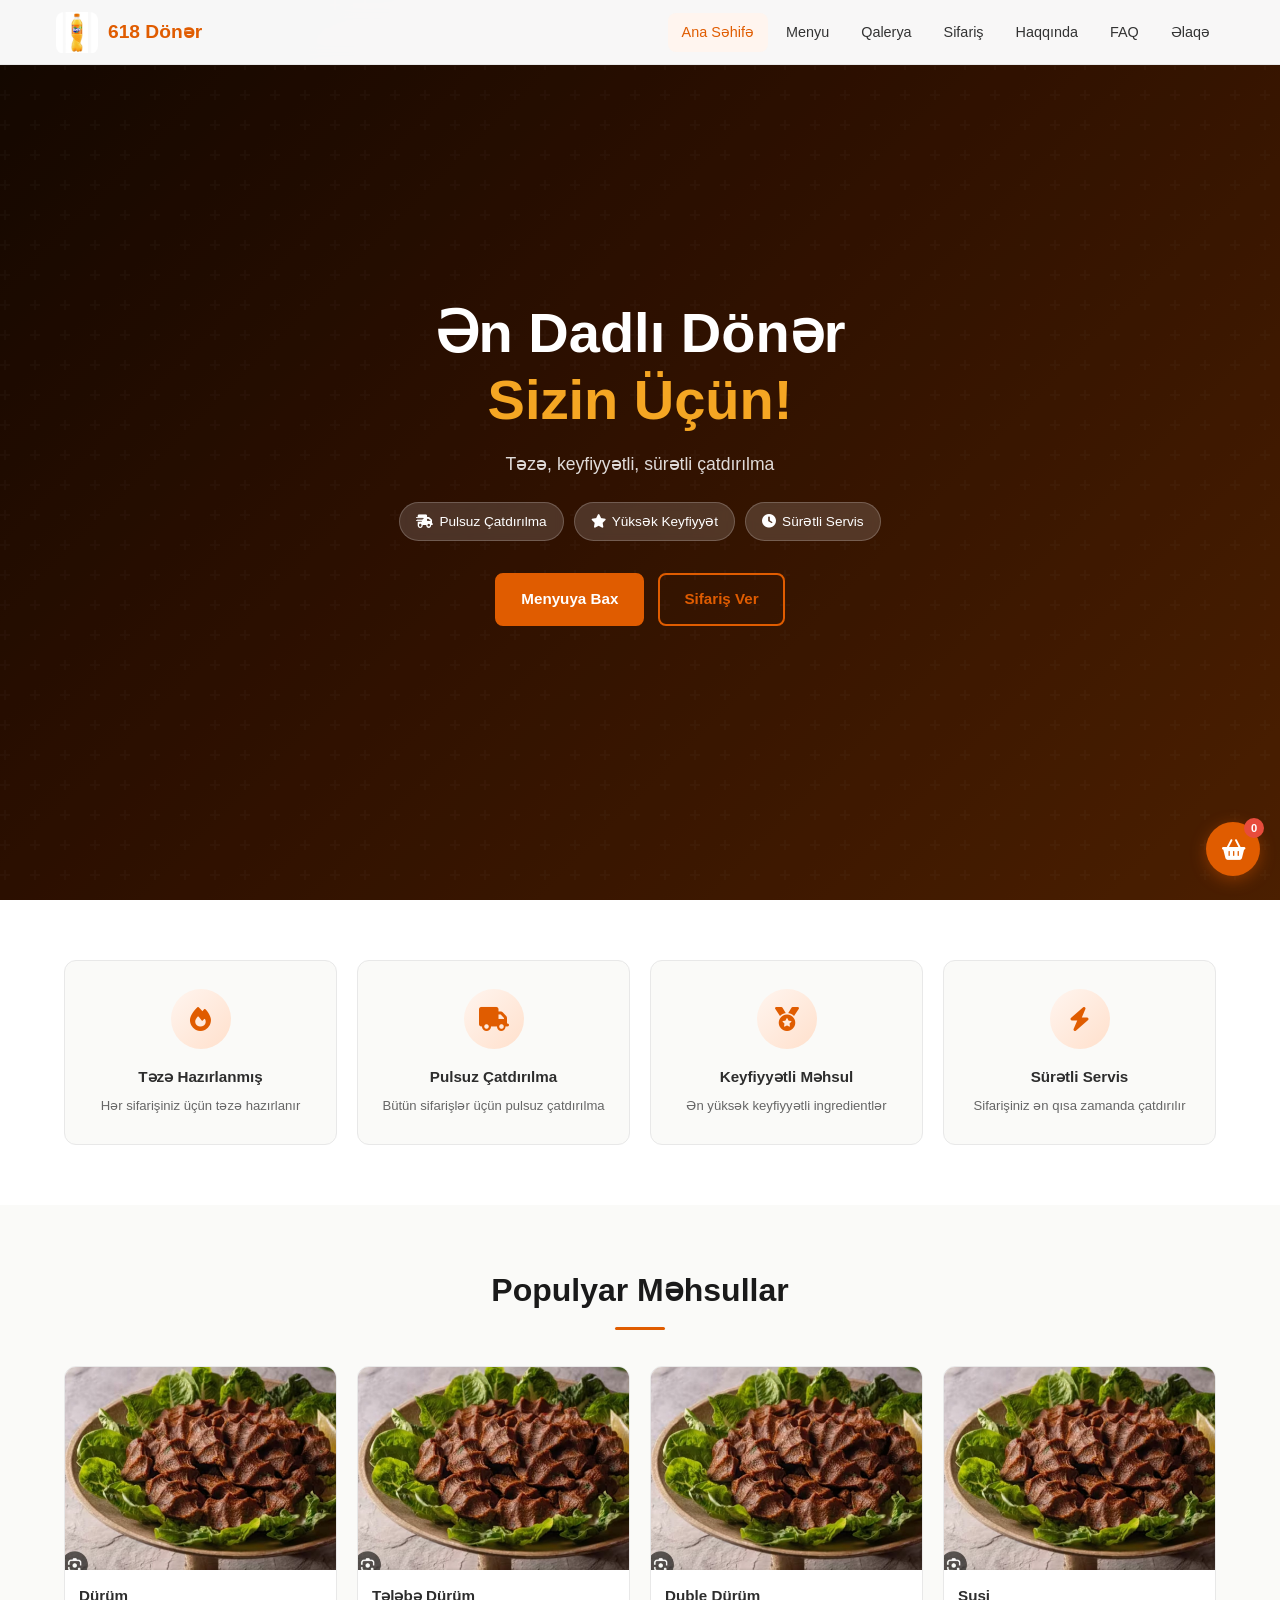
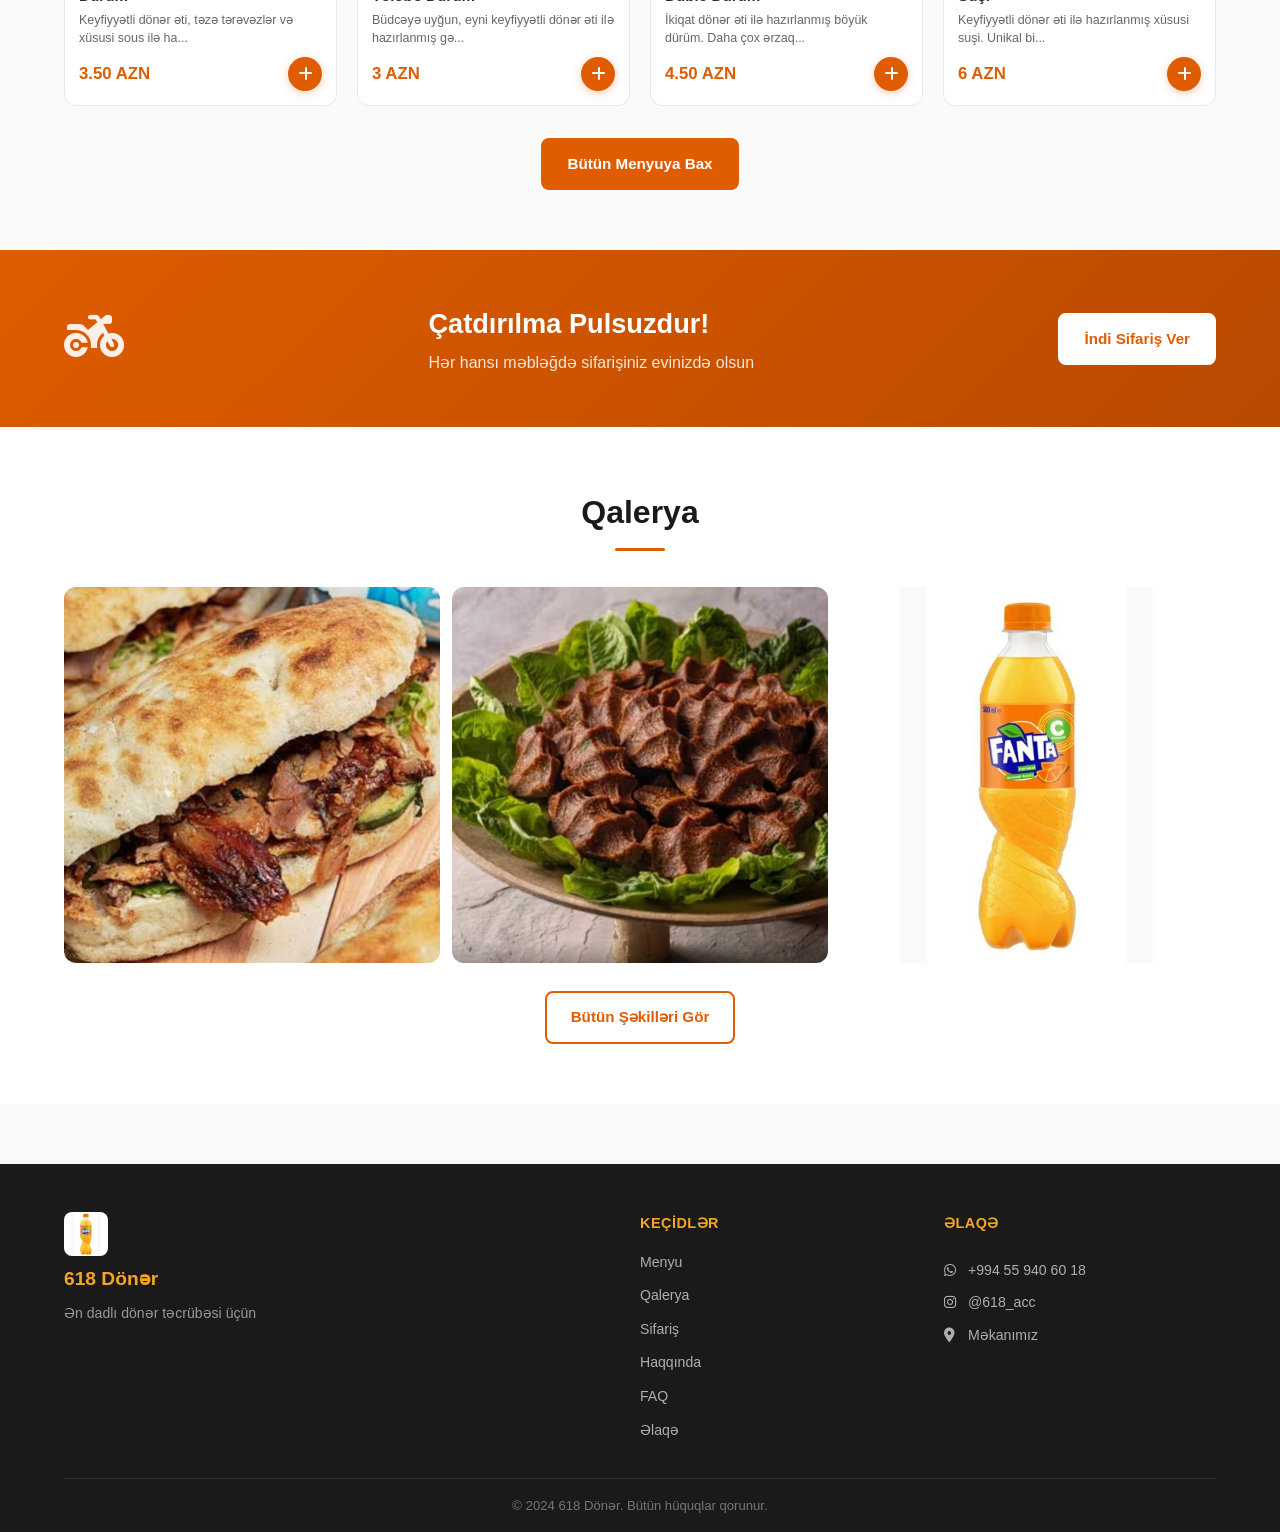
==== index.html @ d9155dba "Initial commit: 618 Doner full static website" ====
<!DOCTYPE html>
<html lang="az">
<head>
  <meta charset="UTF-8" />
  <meta name="viewport" content="width=device-width, initial-scale=1.0" />
  <title>618 Dönər | Ana Səhifə</title>
  <link rel="stylesheet" href="css/style.css" />
  <link rel="stylesheet" href="https://cdnjs.cloudflare.com/ajax/libs/font-awesome/6.5.0/css/all.min.css" />
</head>
<body>

<!-- NAVBAR -->
<nav class="navbar" id="navbar">
  <div class="nav-container">
    <a href="index.html" class="nav-logo">
      <img src="assets/logo.png" alt="618 Dönər Logo" class="logo-img" />
      <span class="logo-text">618 Dönər</span>
    </a>
    <button class="nav-toggle" id="navToggle" aria-label="Menyu aç">
      <span></span><span></span><span></span>
    </button>
    <ul class="nav-links" id="navLinks">
      <li><a href="index.html" class="active">Ana Səhifə</a></li>
      <li><a href="menu.html">Menyu</a></li>
      <li><a href="gallery.html">Qalerya</a></li>
      <li><a href="order.html">Sifariş</a></li>
      <li><a href="about.html">Haqqında</a></li>
      <li><a href="faq.html">FAQ</a></li>
      <li><a href="contact.html">Əlaqə</a></li>
    </ul>
  </div>
</nav>

<!-- CART FLOATING BUTTON -->
<button class="cart-fab" id="cartFab" onclick="window.location.href='order.html'">
  <i class="fas fa-shopping-basket"></i>
  <span class="cart-badge" id="cartBadge">0</span>
</button>

<!-- HERO -->
<section class="hero">
  <div class="hero-overlay"></div>
  <div class="hero-content">
    <h1 class="hero-title">Ən Dadlı Dönər <br/><span>Sizin Üçün!</span></h1>
    <p class="hero-sub">Təzə, keyfiyyətli, sürətli çatdırılma</p>
    <div class="hero-badges">
      <span class="badge"><i class="fas fa-shipping-fast"></i> Pulsuz Çatdırılma</span>
      <span class="badge"><i class="fas fa-star"></i> Yüksək Keyfiyyət</span>
      <span class="badge"><i class="fas fa-clock"></i> Sürətli Servis</span>
    </div>
    <div class="hero-btns">
      <a href="menu.html" class="btn-primary">Menyuya Bax</a>
      <a href="order.html" class="btn-outline">Sifariş Ver</a>
    </div>
  </div>
</section>

<!-- QUICK FEATURES -->
<section class="features-section">
  <div class="container">
    <div class="features-grid">
      <div class="feature-card">
        <div class="feature-icon"><i class="fas fa-fire"></i></div>
        <h3>Təzə Hazırlanmış</h3>
        <p>Hər sifarişiniz üçün təzə hazırlanır</p>
      </div>
      <div class="feature-card">
        <div class="feature-icon"><i class="fas fa-truck"></i></div>
        <h3>Pulsuz Çatdırılma</h3>
        <p>Bütün sifarişlər üçün pulsuz çatdırılma</p>
      </div>
      <div class="feature-card">
        <div class="feature-icon"><i class="fas fa-medal"></i></div>
        <h3>Keyfiyyətli Məhsul</h3>
        <p>Ən yüksək keyfiyyətli ingredientlər</p>
      </div>
      <div class="feature-card">
        <div class="feature-icon"><i class="fas fa-bolt"></i></div>
        <h3>Sürətli Servis</h3>
        <p>Sifarişiniz ən qısa zamanda çatdırılır</p>
      </div>
    </div>
  </div>
</section>

<!-- POPULAR ITEMS PREVIEW -->
<section class="popular-section">
  <div class="container">
    <h2 class="section-title">Populyar Məhsullar</h2>
    <div class="popular-grid" id="popularGrid"></div>
    <div class="center-btn">
      <a href="menu.html" class="btn-primary">Bütün Menyuya Bax</a>
    </div>
  </div>
</section>

<!-- FREE DELIVERY BANNER -->
<section class="delivery-banner">
  <div class="container">
    <div class="delivery-inner">
      <div class="delivery-icon"><i class="fas fa-motorcycle"></i></div>
      <div class="delivery-text">
        <h2>Çatdırılma Pulsuzdur!</h2>
        <p>Hər hansı məbləğdə sifarişiniz evinizdə olsun</p>
      </div>
      <a href="order.html" class="btn-primary">İndi Sifariş Ver</a>
    </div>
  </div>
</section>

<!-- GALLERY PREVIEW -->
<section class="gallery-preview-section">
  <div class="container">
    <h2 class="section-title">Qalerya</h2>
    <div class="gallery-preview-grid">
      <div class="gp-item" onclick="window.location.href='gallery.html'">
        <img src="assets/food1.jpg" alt="Dönər" loading="lazy" />
        <div class="gp-overlay"><i class="fas fa-expand"></i></div>
      </div>
      <div class="gp-item" onclick="window.location.href='gallery.html'">
        <img src="assets/susi.jpg" alt="Keyfiyyətli ət" loading="lazy" />
        <div class="gp-overlay"><i class="fas fa-expand"></i></div>
      </div>
      <div class="gp-item" onclick="window.location.href='gallery.html'">
        <img src="assets/fanta.jpg" alt="Fanta" loading="lazy" />
        <div class="gp-overlay"><i class="fas fa-expand"></i></div>
      </div>
    </div>
    <div class="center-btn">
      <a href="gallery.html" class="btn-outline">Bütün Şəkilləri Gör</a>
    </div>
  </div>
</section>

<footer class="footer">
  <div class="container">
    <div class="footer-grid">
      <div class="footer-brand">
        <img src="assets/logo.png" alt="Logo" class="footer-logo" />
        <span>618 Dönər</span>
        <p>Ən dadlı dönər təcrübəsi üçün</p>
      </div>
      <div class="footer-links">
        <h4>Keçidlər</h4>
        <ul>
          <li><a href="menu.html">Menyu</a></li>
          <li><a href="gallery.html">Qalerya</a></li>
          <li><a href="order.html">Sifariş</a></li>
          <li><a href="about.html">Haqqında</a></li>
          <li><a href="faq.html">FAQ</a></li>
          <li><a href="contact.html">Əlaqə</a></li>
        </ul>
      </div>
      <div class="footer-contact">
        <h4>Əlaqə</h4>
        <a href="https://wa.me/994559406018" target="_blank"><i class="fab fa-whatsapp"></i> +994 55 940 60 18</a>
        <a href="https://www.instagram.com/618_acc?igsh=eGZ6NDBqbnltbzJv" target="_blank"><i class="fab fa-instagram"></i> @618_acc</a>
        <a href="https://maps.app.goo.gl/seymCjLMXh1QxUP86" target="_blank"><i class="fas fa-map-marker-alt"></i> Məkanımız</a>
      </div>
    </div>
    <div class="footer-bottom">
      <p>&copy; 2024 618 Dönər. Bütün hüquqlar qorunur.</p>
    </div>
  </div>
</footer>

<script src="js/data.js"></script>
<script src="js/cart.js"></script>
<script src="js/main.js"></script>
</body>
</html>
---- css/style.css ----
/* ============================================
   618 DONER - MAIN STYLESHEET
   Clean, Mobile-First, Optimized
   ============================================ */

/* ---- RESET & BASE ---- */
*, *::before, *::after { box-sizing: border-box; margin: 0; padding: 0; }
html { scroll-behavior: smooth; font-size: 16px; }
body {
  font-family: 'Segoe UI', Tahoma, Geneva, Verdana, sans-serif;
  background: #fafaf8;
  color: #2d2d2d;
  line-height: 1.6;
  overflow-x: hidden;
}
img { max-width: 100%; height: auto; display: block; }
a { text-decoration: none; color: inherit; }
ul { list-style: none; }
button { cursor: pointer; border: none; outline: none; background: none; }

/* ---- VARIABLES ---- */
:root {
  --primary: #e05c00;
  --primary-dark: #b84a00;
  --primary-light: #ff7a1f;
  --secondary: #f5a623;
  --dark: #1a1a1a;
  --text: #333;
  --text-light: #666;
  --bg: #fafaf8;
  --bg-card: #ffffff;
  --border: #e8e8e8;
  --green: #27ae60;
  --whatsapp: #25d366;
  --shadow: 0 2px 12px rgba(0,0,0,0.08);
  --shadow-hover: 0 6px 24px rgba(0,0,0,0.14);
  --radius: 12px;
  --radius-sm: 8px;
  --nav-h: 65px;
}

/* ---- CONTAINER ---- */
.container { max-width: 1200px; margin: 0 auto; padding: 0 16px; }
@media(min-width:768px){ .container { padding: 0 24px; } }

/* ============================================
   NAVBAR
   ============================================ */
.navbar {
  position: fixed; top: 0; left: 0; width: 100%; z-index: 1000;
  background: rgba(255,255,255,0.97);
  backdrop-filter: blur(10px);
  border-bottom: 1px solid var(--border);
  height: var(--nav-h);
  transition: box-shadow .3s;
}
.navbar.scrolled { box-shadow: 0 2px 20px rgba(0,0,0,0.1); }
.nav-container {
  max-width: 1200px; margin: 0 auto;
  display: flex; align-items: center; justify-content: space-between;
  height: var(--nav-h); padding: 0 16px;
}
.nav-logo {
  display: flex; align-items: center; gap: 10px;
  font-weight: 700; font-size: 1.2rem; color: var(--primary);
}
.logo-img { width: 42px; height: 42px; object-fit: contain; border-radius: 8px; }
.logo-text { display: none; }
@media(min-width:480px){ .logo-text { display: block; } }

.nav-toggle {
  display: flex; flex-direction: column; gap: 5px;
  padding: 6px; border-radius: 6px;
}
.nav-toggle span {
  display: block; width: 24px; height: 2px;
  background: var(--text); border-radius: 2px;
  transition: all .3s;
}
.nav-toggle.open span:nth-child(1) { transform: rotate(45deg) translate(5px,5px); }
.nav-toggle.open span:nth-child(2) { opacity: 0; }
.nav-toggle.open span:nth-child(3) { transform: rotate(-45deg) translate(5px,-5px); }

.nav-links {
  display: none;
  position: fixed; top: var(--nav-h); left: 0; width: 100%;
  background: #fff;
  padding: 12px 0;
  border-bottom: 2px solid var(--primary);
  flex-direction: column;
  box-shadow: 0 4px 20px rgba(0,0,0,0.12);
}
.nav-links.open { display: flex; }
.nav-links li a {
  display: block; padding: 12px 24px;
  font-size: 1rem; font-weight: 500; color: var(--text);
  transition: all .2s;
}
.nav-links li a:hover, .nav-links li a.active {
  color: var(--primary); background: #fff5ef;
}

@media(min-width:900px){
  .nav-toggle { display: none; }
  .nav-links {
    display: flex; position: static;
    flex-direction: row; border: none;
    padding: 0; box-shadow: none; width: auto; background: transparent;
    gap: 4px;
  }
  .nav-links li a {
    padding: 8px 14px; border-radius: 8px; font-size: 0.9rem;
  }
  .nav-links li a:hover, .nav-links li a.active {
    background: #fff5ef;
  }
}

/* ============================================
   CART FAB
   ============================================ */
.cart-fab {
  position: fixed; bottom: 24px; right: 20px; z-index: 900;
  width: 54px; height: 54px; border-radius: 50%;
  background: var(--primary); color: #fff;
  font-size: 1.3rem;
  display: flex; align-items: center; justify-content: center;
  box-shadow: 0 4px 16px rgba(224,92,0,0.4);
  transition: transform .2s, box-shadow .2s;
}
.cart-fab:hover { transform: scale(1.1); box-shadow: 0 6px 24px rgba(224,92,0,0.5); }
.cart-badge {
  position: absolute; top: -4px; right: -4px;
  background: #e74c3c; color: #fff;
  font-size: 0.7rem; font-weight: 700;
  width: 20px; height: 20px; border-radius: 50%;
  display: flex; align-items: center; justify-content: center;
  min-width: 20px;
}

/* ============================================
   BUTTONS
   ============================================ */
.btn-primary {
  display: inline-flex; align-items: center; gap: 8px;
  background: var(--primary); color: #fff;
  padding: 12px 24px; border-radius: var(--radius-sm);
  font-size: 0.95rem; font-weight: 600;
  transition: all .25s;
  border: 2px solid var(--primary);
}
.btn-primary:hover { background: var(--primary-dark); border-color: var(--primary-dark); transform: translateY(-1px); }

.btn-outline {
  display: inline-flex; align-items: center; gap: 8px;
  background: transparent; color: var(--primary);
  padding: 12px 24px; border-radius: var(--radius-sm);
  font-size: 0.95rem; font-weight: 600;
  border: 2px solid var(--primary);
  transition: all .25s;
}
.btn-outline:hover { background: var(--primary); color: #fff; transform: translateY(-1px); }

.btn-whatsapp {
  display: inline-flex; align-items: center; gap: 8px;
  background: var(--whatsapp); color: #fff;
  padding: 14px 28px; border-radius: var(--radius-sm);
  font-size: 1rem; font-weight: 600;
  transition: all .25s;
}
.btn-whatsapp:hover { background: #1da851; transform: translateY(-1px); }

/* ============================================
   HERO
   ============================================ */
.hero {
  min-height: 100vh;
  background: linear-gradient(135deg, #1a0a00 0%, #3d1500 40%, #6b2c00 100%);
  display: flex; align-items: center; justify-content: center;
  padding: calc(var(--nav-h) + 20px) 16px 60px;
  position: relative; overflow: hidden;
}
.hero::before {
  content: '';
  position: absolute; inset: 0;
  background: url("data:image/svg+xml,%3Csvg width='60' height='60' viewBox='0 0 60 60' xmlns='http://www.w3.org/2000/svg'%3E%3Cg fill='none' fill-rule='evenodd'%3E%3Cg fill='%23ffffff' fill-opacity='0.03'%3E%3Cpath d='M36 34v-4h-2v4h-4v2h4v4h2v-4h4v-2h-4zm0-30V0h-2v4h-4v2h4v4h2V6h4V4h-4zM6 34v-4H4v4H0v2h4v4h2v-4h4v-2H6zM6 4V0H4v4H0v2h4v4h2V6h4V4H6z'/%3E%3C/g%3E%3C/g%3E%3C/svg%3E");
}
.hero-overlay { position: absolute; inset: 0; background: rgba(0,0,0,0.3); }
.hero-content {
  position: relative; z-index: 1;
  text-align: center; max-width: 700px;
}
.hero-title {
  font-size: clamp(2rem, 6vw, 3.5rem);
  color: #fff; font-weight: 800; line-height: 1.2; margin-bottom: 16px;
}
.hero-title span { color: var(--secondary); }
.hero-sub { color: rgba(255,255,255,0.85); font-size: 1.1rem; margin-bottom: 24px; }
.hero-badges {
  display: flex; flex-wrap: wrap; gap: 10px;
  justify-content: center; margin-bottom: 32px;
}
.badge {
  background: rgba(255,255,255,0.15);
  color: #fff; padding: 8px 16px; border-radius: 20px;
  font-size: 0.85rem; font-weight: 500;
  backdrop-filter: blur(4px);
  display: flex; align-items: center; gap: 6px;
  border: 1px solid rgba(255,255,255,0.2);
}
.hero-btns { display: flex; gap: 14px; flex-wrap: wrap; justify-content: center; }

/* ============================================
   SECTION TITLE
   ============================================ */
.section-title {
  text-align: center; font-size: clamp(1.5rem, 4vw, 2rem);
  font-weight: 700; color: var(--dark); margin-bottom: 36px;
  position: relative;
}
.section-title::after {
  content: '';
  display: block; width: 50px; height: 3px;
  background: var(--primary); border-radius: 2px;
  margin: 10px auto 0;
}

/* ============================================
   FEATURES SECTION
   ============================================ */
.features-section { padding: 60px 0; background: #fff; }
.features-grid {
  display: grid; gap: 20px;
  grid-template-columns: repeat(2, 1fr);
}
@media(min-width:768px){ .features-grid { grid-template-columns: repeat(4, 1fr); } }
.feature-card {
  text-align: center; padding: 28px 16px;
  border-radius: var(--radius); background: var(--bg);
  border: 1px solid var(--border);
  transition: transform .25s, box-shadow .25s;
}
.feature-card:hover { transform: translateY(-4px); box-shadow: var(--shadow-hover); }
.feature-icon {
  width: 60px; height: 60px; border-radius: 50%;
  background: linear-gradient(135deg, #fff5ef, #ffe0cc);
  display: flex; align-items: center; justify-content: center;
  margin: 0 auto 16px;
  font-size: 1.5rem; color: var(--primary);
}
.feature-card h3 { font-size: 0.95rem; font-weight: 700; margin-bottom: 6px; }
.feature-card p { font-size: 0.82rem; color: var(--text-light); }

/* ============================================
   POPULAR SECTION
   ============================================ */
.popular-section { padding: 60px 0; }
.popular-grid {
  display: grid; gap: 20px;
  grid-template-columns: repeat(2, 1fr);
  margin-bottom: 32px;
}
@media(min-width:600px){ .popular-grid { grid-template-columns: repeat(3, 1fr); } }
@media(min-width:900px){ .popular-grid { grid-template-columns: repeat(4, 1fr); } }
.center-btn { text-align: center; margin-top: 28px; }

/* ============================================
   PRODUCT CARD (shared)
   ============================================ */
.product-card {
  background: #fff; border-radius: var(--radius);
  border: 1px solid var(--border);
  overflow: hidden;
  transition: transform .25s, box-shadow .25s;
  cursor: pointer;
  position: relative;
}
.product-card:hover { transform: translateY(-4px); box-shadow: var(--shadow-hover); }
.product-card-img {
  width: 100%; aspect-ratio: 4/3; object-fit: cover;
  transition: transform .4s;
}
.product-card:hover .product-card-img { transform: scale(1.05); }
.product-card-body { padding: 14px; }
.product-card-name { font-weight: 700; font-size: 0.95rem; margin-bottom: 4px; }
.product-card-desc { font-size: 0.78rem; color: var(--text-light); margin-bottom: 10px; line-height: 1.4; }
.product-card-footer {
  display: flex; align-items: center; justify-content: space-between; gap: 8px;
}
.product-price {
  font-size: 1.05rem; font-weight: 800; color: var(--primary);
  white-space: nowrap;
}
.add-to-cart-btn {
  width: 34px; height: 34px; border-radius: 50%;
  background: var(--primary); color: #fff;
  font-size: 1rem; font-weight: 700;
  display: flex; align-items: center; justify-content: center;
  transition: all .2s; flex-shrink: 0;
  box-shadow: 0 2px 8px rgba(224,92,0,0.3);
}
.add-to-cart-btn:hover { background: var(--primary-dark); transform: scale(1.15); }

/* ============================================
   DELIVERY BANNER
   ============================================ */
.delivery-banner {
  background: linear-gradient(135deg, var(--primary) 0%, var(--primary-dark) 100%);
  padding: 50px 0;
}
.delivery-inner {
  display: flex; flex-direction: column; align-items: center;
  gap: 20px; text-align: center;
}
@media(min-width:768px){
  .delivery-inner { flex-direction: row; justify-content: space-between; text-align: left; }
}
.delivery-icon { font-size: 3rem; color: rgba(255,255,255,0.9); }
.delivery-text h2 { font-size: 1.7rem; font-weight: 800; color: #fff; }
.delivery-text p { color: rgba(255,255,255,0.85); margin-top: 4px; }
.delivery-banner .btn-primary {
  background: #fff; color: var(--primary);
  border-color: #fff; flex-shrink: 0;
}
.delivery-banner .btn-primary:hover { background: #fff5ef; }

/* ============================================
   GALLERY PREVIEW (home)
   ============================================ */
.gallery-preview-section { padding: 60px 0; background: #fff; }
.gallery-preview-grid {
  display: grid; gap: 12px;
  grid-template-columns: repeat(3, 1fr);
  margin-bottom: 28px;
}
.gp-item {
  position: relative; aspect-ratio: 1; overflow: hidden;
  border-radius: var(--radius); cursor: pointer;
}
.gp-item img { width: 100%; height: 100%; object-fit: cover; transition: transform .4s; }
.gp-item:hover img { transform: scale(1.08); }
.gp-overlay {
  position: absolute; inset: 0;
  background: rgba(0,0,0,0.3);
  display: flex; align-items: center; justify-content: center;
  color: #fff; font-size: 1.5rem;
  opacity: 0; transition: opacity .3s;
}
.gp-item:hover .gp-overlay { opacity: 1; }

/* ============================================
   PAGE HEADER
   ============================================ */
.page-header {
  padding: calc(var(--nav-h) + 40px) 16px 40px;
  background: linear-gradient(135deg, #1a0a00 0%, #3d1500 100%);
  text-align: center;
}
.page-header h1 { color: #fff; font-size: clamp(1.8rem, 5vw, 2.8rem); font-weight: 800; margin-bottom: 8px; }
.page-header p { color: rgba(255,255,255,0.75); font-size: 1rem; }

/* ============================================
   MENU PAGE
   ============================================ */
.menu-section { padding: 48px 0 60px; }
.category-tabs {
  display: flex; flex-wrap: wrap; gap: 10px; margin-bottom: 36px; justify-content: center;
}
.cat-tab {
  padding: 10px 22px; border-radius: 25px;
  font-size: 0.9rem; font-weight: 600;
  border: 2px solid var(--border);
  color: var(--text-light); background: #fff;
  transition: all .25s;
  display: flex; align-items: center; gap: 8px;
}
.cat-tab:hover { border-color: var(--primary); color: var(--primary); }
.cat-tab.active { background: var(--primary); color: #fff; border-color: var(--primary); }

.menu-grid {
  display: grid; gap: 20px;
  grid-template-columns: repeat(2, 1fr);
}
@media(min-width:600px){ .menu-grid { grid-template-columns: repeat(3, 1fr); } }
@media(min-width:900px){ .menu-grid { grid-template-columns: repeat(4, 1fr); } }

/* ---- PRODUCT MODAL ---- */
.modal-overlay {
  position: fixed; inset: 0; z-index: 2000;
  background: rgba(0,0,0,0.7); backdrop-filter: blur(4px);
  display: none; align-items: center; justify-content: center;
  padding: 16px;
}
.modal-overlay.open { display: flex; }
.modal-box {
  background: #fff; border-radius: var(--radius);
  max-width: 440px; width: 100%;
  position: relative; overflow: hidden;
  animation: modalIn .25s ease;
}
@keyframes modalIn { from { transform: scale(0.9); opacity: 0; } to { transform: scale(1); opacity: 1; } }
.modal-close {
  position: absolute; top: 12px; right: 12px; z-index: 1;
  width: 32px; height: 32px; border-radius: 50%;
  background: rgba(0,0,0,0.5); color: #fff;
  display: flex; align-items: center; justify-content: center; font-size: 0.9rem;
  transition: background .2s;
}
.modal-close:hover { background: rgba(0,0,0,0.8); }
.modal-img-wrap { width: 100%; aspect-ratio: 16/9; overflow: hidden; }
.modal-img-wrap img { width: 100%; height: 100%; object-fit: cover; }
.modal-body { padding: 20px; }
.modal-body h2 { font-size: 1.2rem; font-weight: 700; margin-bottom: 8px; }
.modal-body p { color: var(--text-light); font-size: 0.9rem; margin-bottom: 16px; line-height: 1.5; }
.modal-price-row { display: flex; align-items: center; justify-content: space-between; gap: 12px; flex-wrap: wrap; }
.modal-price { font-size: 1.4rem; font-weight: 800; color: var(--primary); }
.modal-add-btn { flex: 1; justify-content: center; }

/* ============================================
   GALLERY PAGE
   ============================================ */
.gallery-section { padding: 48px 0 60px; }
.gallery-grid {
  display: grid; gap: 12px;
  grid-template-columns: repeat(2, 1fr);
}
@media(min-width:600px){ .gallery-grid { grid-template-columns: repeat(3, 1fr); } }
@media(min-width:900px){ .gallery-grid { grid-template-columns: repeat(4, 1fr); } }
.gallery-item {
  position: relative; aspect-ratio: 1; overflow: hidden;
  border-radius: var(--radius); cursor: pointer;
  border: 2px solid transparent; transition: border-color .25s;
}
.gallery-item:hover { border-color: var(--primary); }
.gallery-item img { width: 100%; height: 100%; object-fit: cover; transition: transform .4s; }
.gallery-item:hover img { transform: scale(1.08); }
.gallery-item-overlay {
  position: absolute; inset: 0;
  background: rgba(0,0,0,0.35);
  display: flex; align-items: center; justify-content: center;
  color: #fff; font-size: 1.5rem;
  opacity: 0; transition: opacity .3s;
}
.gallery-item:hover .gallery-item-overlay { opacity: 1; }

/* LIGHTBOX */
.lightbox {
  position: fixed; inset: 0; z-index: 3000;
  background: rgba(0,0,0,0.95);
  display: none; align-items: center; justify-content: center;
}
.lightbox.open { display: flex; }
.lb-img-wrap { max-width: 90vw; max-height: 85vh; }
.lb-img-wrap img { max-width: 100%; max-height: 85vh; object-fit: contain; border-radius: 8px; }
.lb-close, .lb-prev, .lb-next {
  position: fixed; z-index: 3001;
  color: #fff; font-size: 1.2rem;
  width: 44px; height: 44px; border-radius: 50%;
  background: rgba(255,255,255,0.15); display: flex; align-items: center; justify-content: center;
  transition: background .2s;
}
.lb-close:hover, .lb-prev:hover, .lb-next:hover { background: rgba(255,255,255,0.3); }
.lb-close { top: 16px; right: 16px; }
.lb-prev { left: 12px; top: 50%; transform: translateY(-50%); }
.lb-next { right: 12px; top: 50%; transform: translateY(-50%); }
.lb-counter {
  position: fixed; bottom: 20px; left: 50%; transform: translateX(-50%);
  color: #fff; font-size: 0.9rem; background: rgba(0,0,0,0.5);
  padding: 4px 14px; border-radius: 20px;
}

/* ============================================
   ORDER PAGE
   ============================================ */
.order-section { padding: 48px 0 60px; }
.order-layout {
  display: grid; gap: 24px; grid-template-columns: 1fr;
}
@media(min-width:900px){ .order-layout { grid-template-columns: 1fr 1fr; } }
.order-card {
  background: #fff; border-radius: var(--radius);
  border: 1px solid var(--border); padding: 24px;
  box-shadow: var(--shadow);
}
.order-card-title {
  font-size: 1.1rem; font-weight: 700; margin-bottom: 20px;
  display: flex; align-items: center; gap: 10px; color: var(--dark);
  padding-bottom: 14px; border-bottom: 1px solid var(--border);
}
.order-card-title i { color: var(--primary); }

/* EMPTY CART */
.empty-cart {
  text-align: center; padding: 40px 20px;
  color: var(--text-light);
}
.empty-cart i { font-size: 3rem; color: #ddd; margin-bottom: 12px; }
.empty-cart p { margin-bottom: 16px; }

/* CART ITEMS */
.cart-item {
  display: flex; align-items: center; gap: 12px;
  padding: 12px 0; border-bottom: 1px solid var(--border);
}
.cart-item-img { width: 50px; height: 50px; object-fit: cover; border-radius: 8px; flex-shrink: 0; }
.cart-item-info { flex: 1; min-width: 0; }
.cart-item-name { font-weight: 600; font-size: 0.9rem; white-space: nowrap; overflow: hidden; text-overflow: ellipsis; }
.cart-item-price { color: var(--primary); font-weight: 700; font-size: 0.9rem; }
.cart-item-controls { display: flex; align-items: center; gap: 8px; flex-shrink: 0; }
.qty-btn {
  width: 28px; height: 28px; border-radius: 6px;
  background: var(--bg); border: 1px solid var(--border);
  font-size: 1rem; font-weight: 700; color: var(--text);
  display: flex; align-items: center; justify-content: center;
  transition: all .2s;
}
.qty-btn:hover { background: var(--primary); color: #fff; border-color: var(--primary); }
.qty-num { font-weight: 700; min-width: 20px; text-align: center; font-size: 0.9rem; }
.cart-item-delete {
  width: 28px; height: 28px; border-radius: 6px;
  background: #fff0f0; color: #e74c3c;
  border: 1px solid #ffd0d0;
  display: flex; align-items: center; justify-content: center;
  font-size: 0.85rem; transition: all .2s;
}
.cart-item-delete:hover { background: #e74c3c; color: #fff; }
.cart-total-row { padding-top: 14px; }
.cart-total-line { display: flex; justify-content: space-between; padding: 6px 0; font-size: 0.95rem; }
.cart-total-line.total-big { font-size: 1.1rem; font-weight: 800; color: var(--dark); border-top: 1px solid var(--border); margin-top: 8px; padding-top: 12px; }
.text-green { color: var(--green); font-weight: 600; }

/* FORM */
.order-form { display: flex; flex-direction: column; gap: 16px; }
.form-group { display: flex; flex-direction: column; gap: 6px; }
.form-group label { font-size: 0.88rem; font-weight: 600; color: var(--text); display: flex; align-items: center; gap: 6px; }
.form-group label i { color: var(--primary); }
.form-group input, .form-group textarea {
  padding: 12px 14px; border: 1.5px solid var(--border);
  border-radius: var(--radius-sm); font-size: 0.95rem;
  font-family: inherit; width: 100%;
  transition: border-color .2s;
  background: #fafaf8;
}
.form-group input:focus, .form-group textarea:focus {
  outline: none; border-color: var(--primary); background: #fff;
}
.form-group input.error, .form-group textarea.error { border-color: #e74c3c; }
.field-error { color: #e74c3c; font-size: 0.8rem; }
.location-row { display: flex; gap: 10px; }
.location-row input { flex: 1; }
.btn-loc {
  padding: 12px 14px; border-radius: var(--radius-sm);
  background: var(--primary); color: #fff;
  font-size: 0.85rem; font-weight: 600;
  display: flex; align-items: center; gap: 6px;
  white-space: nowrap; flex-shrink: 0;
  transition: background .2s;
}
.btn-loc:hover { background: var(--primary-dark); }
.loc-status { font-size: 0.82rem; color: var(--text-light); }
.loc-status.success { color: var(--green); }
.loc-status.error { color: #e74c3c; }

/* Order Summary in form */
.order-items-summary {
  background: #fff9f5; border: 1px solid #ffd0b0;
  border-radius: var(--radius-sm); padding: 14px;
}
.order-items-summary h3 { font-size: 0.88rem; font-weight: 700; margin-bottom: 10px; color: var(--primary); }
.order-summary-item {
  display: flex; justify-content: space-between;
  font-size: 0.88rem; padding: 4px 0; border-bottom: 1px solid #ffe8d0;
}
.order-summary-item:last-child { border-bottom: none; }
.order-total-line { margin-top: 10px; padding-top: 8px; border-top: 1px solid #ffd0b0; font-size: 0.95rem; text-align: right; }
.order-empty-msg { background: #f8f9fa; border-radius: var(--radius-sm); padding: 12px; text-align: center; font-size: 0.88rem; color: var(--text-light); }
.order-empty-msg a { color: var(--primary); font-weight: 600; }
.order-submit-btn { width: 100%; justify-content: center; padding: 14px; font-size: 1rem; background: var(--whatsapp); border-color: var(--whatsapp); }
.order-submit-btn:hover { background: #1da851; border-color: #1da851; }

/* ============================================
   ABOUT PAGE
   ============================================ */
.about-section { padding: 60px 0; }
.about-grid { display: grid; gap: 40px; grid-template-columns: 1fr; }
@media(min-width:768px){ .about-grid { grid-template-columns: 1fr 1fr; align-items: center; } }
.about-img { border-radius: var(--radius); box-shadow: var(--shadow-hover); width: 100%; aspect-ratio: 4/3; object-fit: cover; }
.about-text-col h2 { font-size: 1.6rem; font-weight: 700; margin-bottom: 16px; }
.about-text-col p { color: var(--text-light); line-height: 1.7; margin-bottom: 14px; }
.about-stats { display: flex; gap: 20px; margin-top: 24px; flex-wrap: wrap; }
.stat-item { text-align: center; }
.stat-num { display: block; font-size: 1.8rem; font-weight: 800; color: var(--primary); }
.stat-label { font-size: 0.8rem; color: var(--text-light); }

/* HOURS */
.hours-section { padding: 60px 0; background: #fff; }
.hours-card { max-width: 560px; margin: 0 auto; background: var(--bg); border-radius: var(--radius); border: 1px solid var(--border); overflow: hidden; box-shadow: var(--shadow); }
.hours-grid { padding: 8px 0; }
.hours-row { display: flex; justify-content: space-between; align-items: center; padding: 14px 24px; border-bottom: 1px solid var(--border); }
.hours-row:last-child { border-bottom: none; }
.day-label { font-size: 0.9rem; color: var(--text); display: flex; align-items: center; gap: 8px; }
.day-label i { color: var(--primary); width: 16px; }
.hours-val { font-weight: 700; font-size: 0.9rem; }
.hours-val.open { color: var(--green); }
.hours-val.closed { color: #e74c3c; }
.hours-note { padding: 14px 24px; background: #fff9f5; border-top: 2px solid var(--primary); display: flex; align-items: center; gap: 8px; font-size: 0.88rem; }
.hours-note i { color: var(--primary); flex-shrink: 0; }

/* VALUES */
.values-section { padding: 60px 0; }
.values-grid { display: grid; gap: 20px; grid-template-columns: repeat(2, 1fr); }
@media(min-width:768px){ .values-grid { grid-template-columns: repeat(4, 1fr); } }
.value-card { text-align: center; padding: 28px 16px; background: #fff; border-radius: var(--radius); border: 1px solid var(--border); transition: transform .25s, box-shadow .25s; }
.value-card:hover { transform: translateY(-4px); box-shadow: var(--shadow-hover); }
.value-icon { width: 60px; height: 60px; border-radius: 50%; background: linear-gradient(135deg, #fff5ef, #ffe0cc); display: flex; align-items: center; justify-content: center; margin: 0 auto 14px; font-size: 1.4rem; color: var(--primary); }
.value-card h3 { font-size: 0.95rem; font-weight: 700; margin-bottom: 6px; }
.value-card p { font-size: 0.82rem; color: var(--text-light); }

/* ============================================
   FAQ PAGE
   ============================================ */
.faq-section { padding: 48px 0 60px; }
.faq-list { max-width: 720px; margin: 0 auto 40px; display: flex; flex-direction: column; gap: 10px; }
.faq-item { background: #fff; border-radius: var(--radius); border: 1px solid var(--border); overflow: hidden; }
.faq-q {
  width: 100%; display: flex; align-items: center; justify-content: space-between;
  padding: 18px 20px; font-size: 0.95rem; font-weight: 600; color: var(--text);
  text-align: left; transition: all .2s;
  gap: 12px;
}
.faq-q:hover { color: var(--primary); background: #fff9f5; }
.faq-q.open { color: var(--primary); background: #fff9f5; }
.faq-q i { flex-shrink: 0; font-size: 0.85rem; transition: transform .3s; color: var(--text-light); }
.faq-q.open i { transform: rotate(180deg); color: var(--primary); }
.faq-a { display: none; padding: 0 20px 18px; }
.faq-a.open { display: block; }
.faq-a p { color: var(--text-light); font-size: 0.9rem; line-height: 1.6; }
.faq-contact-box { max-width: 400px; margin: 0 auto; text-align: center; background: #fff; border-radius: var(--radius); border: 1px solid var(--border); padding: 32px 24px; box-shadow: var(--shadow); }
.faq-contact-box h3 { font-size: 1.2rem; font-weight: 700; margin-bottom: 8px; }
.faq-contact-box p { color: var(--text-light); margin-bottom: 20px; }

/* ============================================
   CONTACT PAGE
   ============================================ */
.contact-section { padding: 48px 0 60px; }
.contact-grid { display: grid; gap: 20px; grid-template-columns: 1fr; margin-bottom: 48px; }
@media(min-width:600px){ .contact-grid { grid-template-columns: repeat(3, 1fr); } }
.contact-card { background: #fff; border-radius: var(--radius); border: 1px solid var(--border); padding: 32px 20px; text-align: center; box-shadow: var(--shadow); transition: transform .25s, box-shadow .25s; }
.contact-card:hover { transform: translateY(-4px); box-shadow: var(--shadow-hover); }
.contact-icon { width: 70px; height: 70px; border-radius: 50%; display: flex; align-items: center; justify-content: center; margin: 0 auto 16px; font-size: 1.8rem; }
.whatsapp-icon { background: #e8fdf0; color: var(--whatsapp); }
.instagram-icon { background: #fef0f8; color: #e1306c; }
.location-icon { background: #fff0e8; color: var(--primary); }
.contact-card h3 { font-size: 1.1rem; font-weight: 700; margin-bottom: 8px; }
.contact-card p { color: var(--text-light); font-size: 0.88rem; margin-bottom: 16px; }
.contact-link { display: inline-flex; align-items: center; gap: 8px; padding: 12px 20px; border-radius: var(--radius-sm); font-weight: 600; font-size: 0.95rem; transition: all .25s; margin-bottom: 8px; }
.whatsapp-link { background: var(--whatsapp); color: #fff; }
.whatsapp-link:hover { background: #1da851; }
.instagram-link { background: linear-gradient(135deg, #f09433, #e6683c, #dc2743, #cc2366, #bc1888); color: #fff; }
.instagram-link:hover { opacity: 0.9; }
.location-link { background: var(--primary); color: #fff; }
.location-link:hover { background: var(--primary-dark); }
.contact-card small { display: block; color: var(--text-light); font-size: 0.78rem; }
.map-section { }
.map-wrap { border-radius: var(--radius); overflow: hidden; box-shadow: var(--shadow); }
.map-placeholder {
  display: block; background: linear-gradient(135deg, #1a0a00, #3d1500);
  border-radius: var(--radius); padding: 60px 20px; text-align: center;
  transition: opacity .2s;
}
.map-placeholder:hover { opacity: 0.9; }
.map-placeholder-inner i { font-size: 3.5rem; color: var(--secondary); margin-bottom: 16px; }
.map-placeholder-inner p { font-size: 1.2rem; font-weight: 700; color: #fff; margin-bottom: 6px; }
.map-placeholder-inner small { color: rgba(255,255,255,0.65); }

/* ============================================
   FOOTER
   ============================================ */
.footer { background: #1a1a1a; color: #fff; padding: 48px 0 0; margin-top: 60px; }
.footer-grid { display: grid; gap: 32px; grid-template-columns: 1fr; margin-bottom: 36px; }
@media(min-width:600px){ .footer-grid { grid-template-columns: 1fr 1fr; } }
@media(min-width:900px){ .footer-grid { grid-template-columns: 2fr 1fr 1fr; } }
.footer-brand { display: flex; flex-direction: column; gap: 8px; }
.footer-logo { width: 44px; height: 44px; object-fit: contain; border-radius: 8px; }
.footer-brand span { font-size: 1.2rem; font-weight: 700; color: var(--secondary); }
.footer-brand p { color: rgba(255,255,255,0.55); font-size: 0.88rem; }
.footer-links h4, .footer-contact h4 { font-size: 0.9rem; font-weight: 700; margin-bottom: 14px; color: var(--secondary); text-transform: uppercase; letter-spacing: 0.5px; }
.footer-links ul { display: flex; flex-direction: column; gap: 8px; }
.footer-links ul li a { color: rgba(255,255,255,0.65); font-size: 0.88rem; transition: color .2s; }
.footer-links ul li a:hover { color: #fff; }
.footer-contact { display: flex; flex-direction: column; gap: 10px; }
.footer-contact a { color: rgba(255,255,255,0.65); font-size: 0.88rem; display: flex; align-items: center; gap: 8px; transition: color .2s; }
.footer-contact a:hover { color: #fff; }
.footer-contact i { width: 16px; }
.footer-bottom { border-top: 1px solid rgba(255,255,255,0.1); padding: 16px 0; text-align: center; }
.footer-bottom p { color: rgba(255,255,255,0.4); font-size: 0.82rem; }

/* ============================================
   TOAST NOTIFICATIONS
   ============================================ */
.toast-container { position: fixed; bottom: 90px; right: 20px; z-index: 1500; display: flex; flex-direction: column; gap: 8px; }
.toast {
  background: #2d2d2d; color: #fff; padding: 12px 18px;
  border-radius: var(--radius-sm); font-size: 0.88rem; font-weight: 500;
  display: flex; align-items: center; gap: 10px;
  box-shadow: 0 4px 16px rgba(0,0,0,0.2);
  animation: toastIn .3s ease;
  max-width: 280px;
}
.toast.success { background: var(--green); }
.toast.warning { background: var(--secondary); color: #1a1a1a; }
.toast.error { background: #e74c3c; }
@keyframes toastIn { from { transform: translateX(100%); opacity: 0; } to { transform: translateX(0); opacity: 1; } }
@keyframes toastOut { to { transform: translateX(110%); opacity: 0; } }

/* ============================================
   UTILITIES
   ============================================ */
.hidden { display: none !important; }
.text-center { text-align: center; }
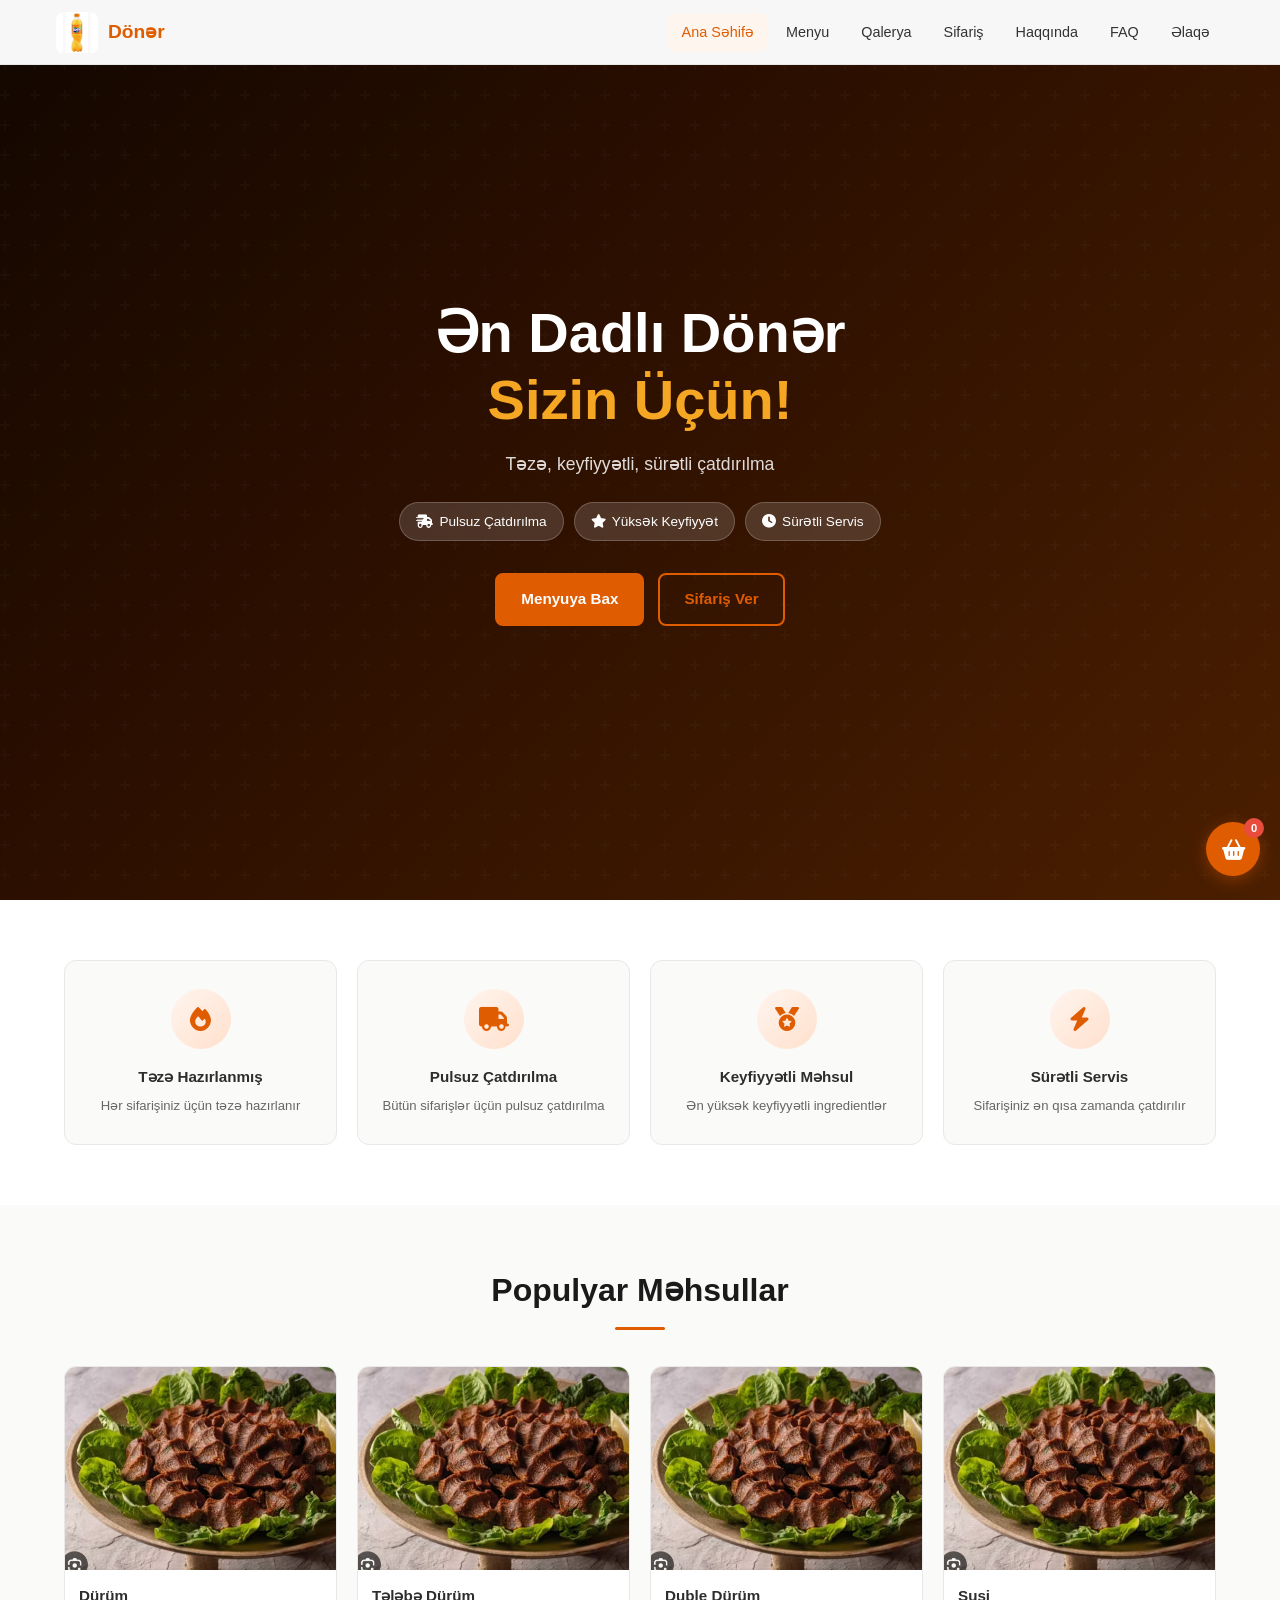
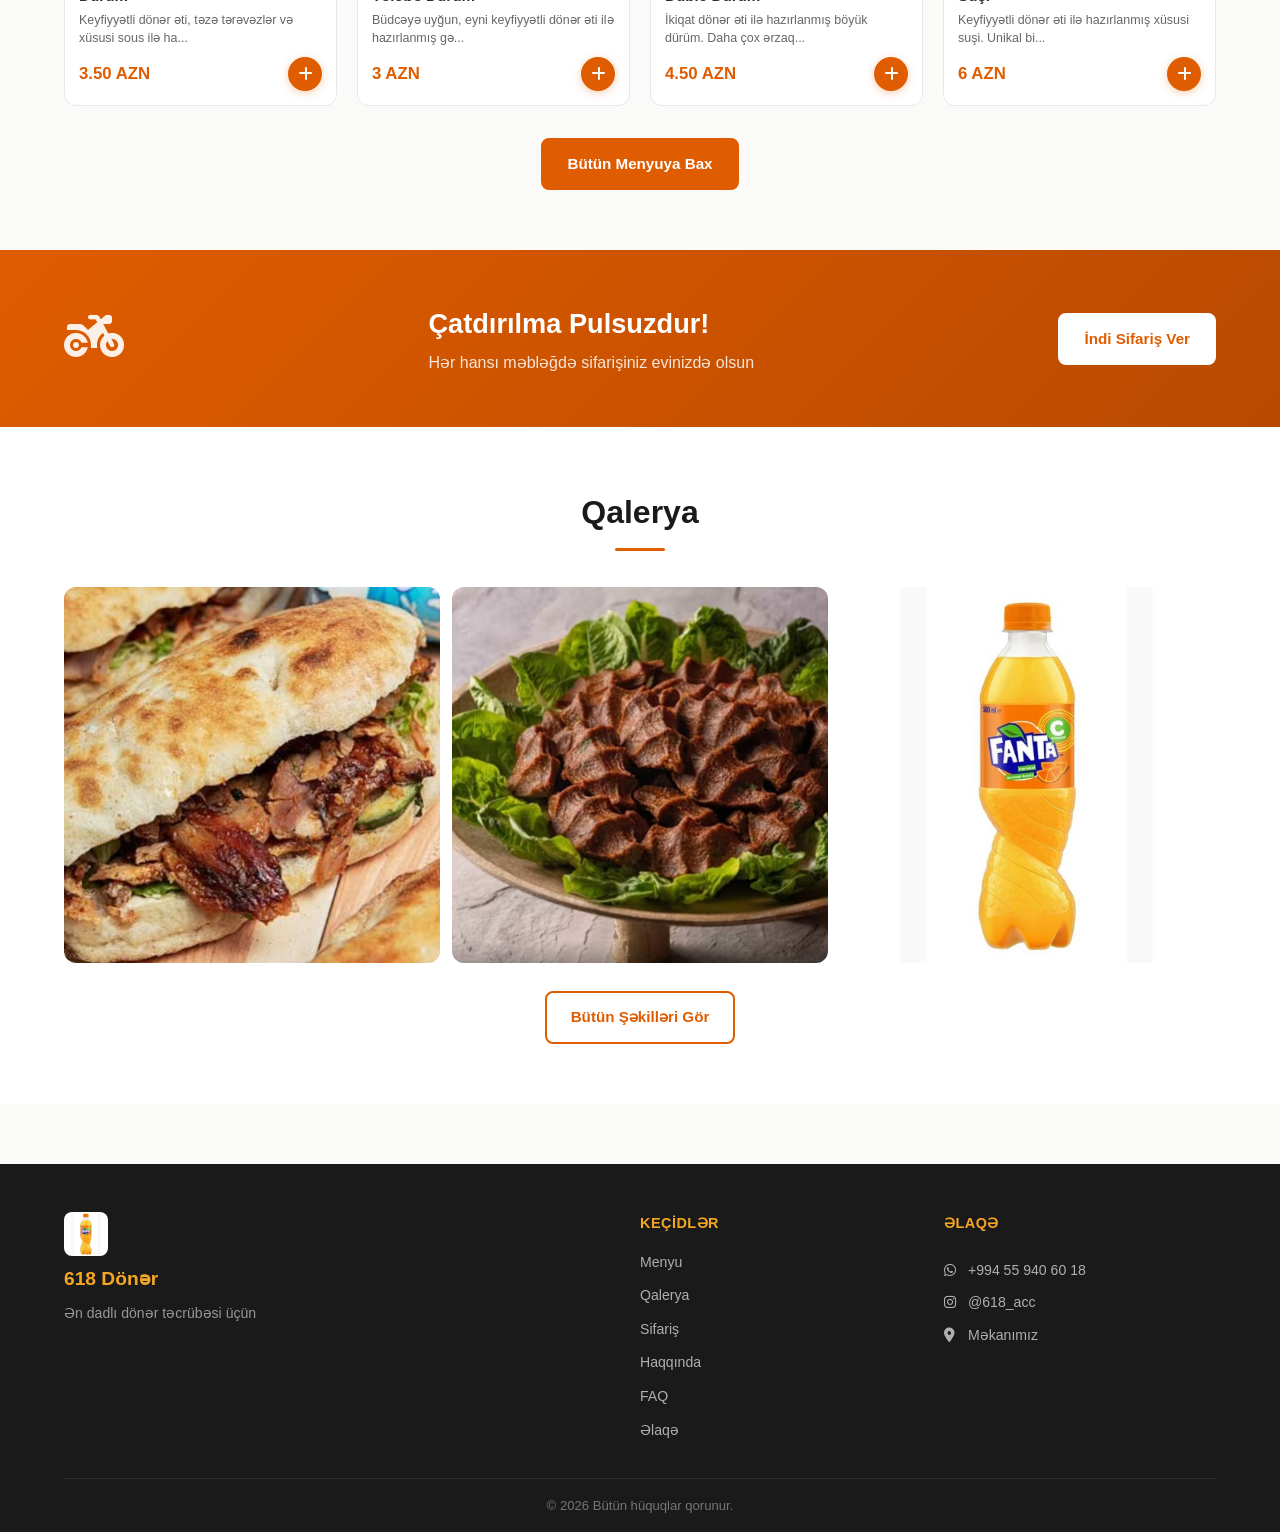
==== commit 8f0a28b4: "Update index.html" ====
--- a/index.html
+++ b/index.html
@@ -3,7 +3,7 @@
 <head>
   <meta charset="UTF-8" />
   <meta name="viewport" content="width=device-width, initial-scale=1.0" />
-  <title>618 Dönər | Ana Səhifə</title>
+  <title>Cengiz Efendi</title>
   <link rel="stylesheet" href="css/style.css" />
   <link rel="stylesheet" href="https://cdnjs.cloudflare.com/ajax/libs/font-awesome/6.5.0/css/all.min.css" />
 </head>
@@ -14,7 +14,7 @@
   <div class="nav-container">
     <a href="index.html" class="nav-logo">
       <img src="assets/logo.png" alt="618 Dönər Logo" class="logo-img" />
-      <span class="logo-text">618 Dönər</span>
+      <span class="logo-text">Dönər</span>
     </a>
     <button class="nav-toggle" id="navToggle" aria-label="Menyu aç">
       <span></span><span></span><span></span>
@@ -159,7 +159,7 @@
       </div>
     </div>
     <div class="footer-bottom">
-      <p>&copy; 2024 618 Dönər. Bütün hüquqlar qorunur.</p>
+      <p>&copy; 2026 Bütün hüquqlar qorunur.</p>
     </div>
   </div>
 </footer>
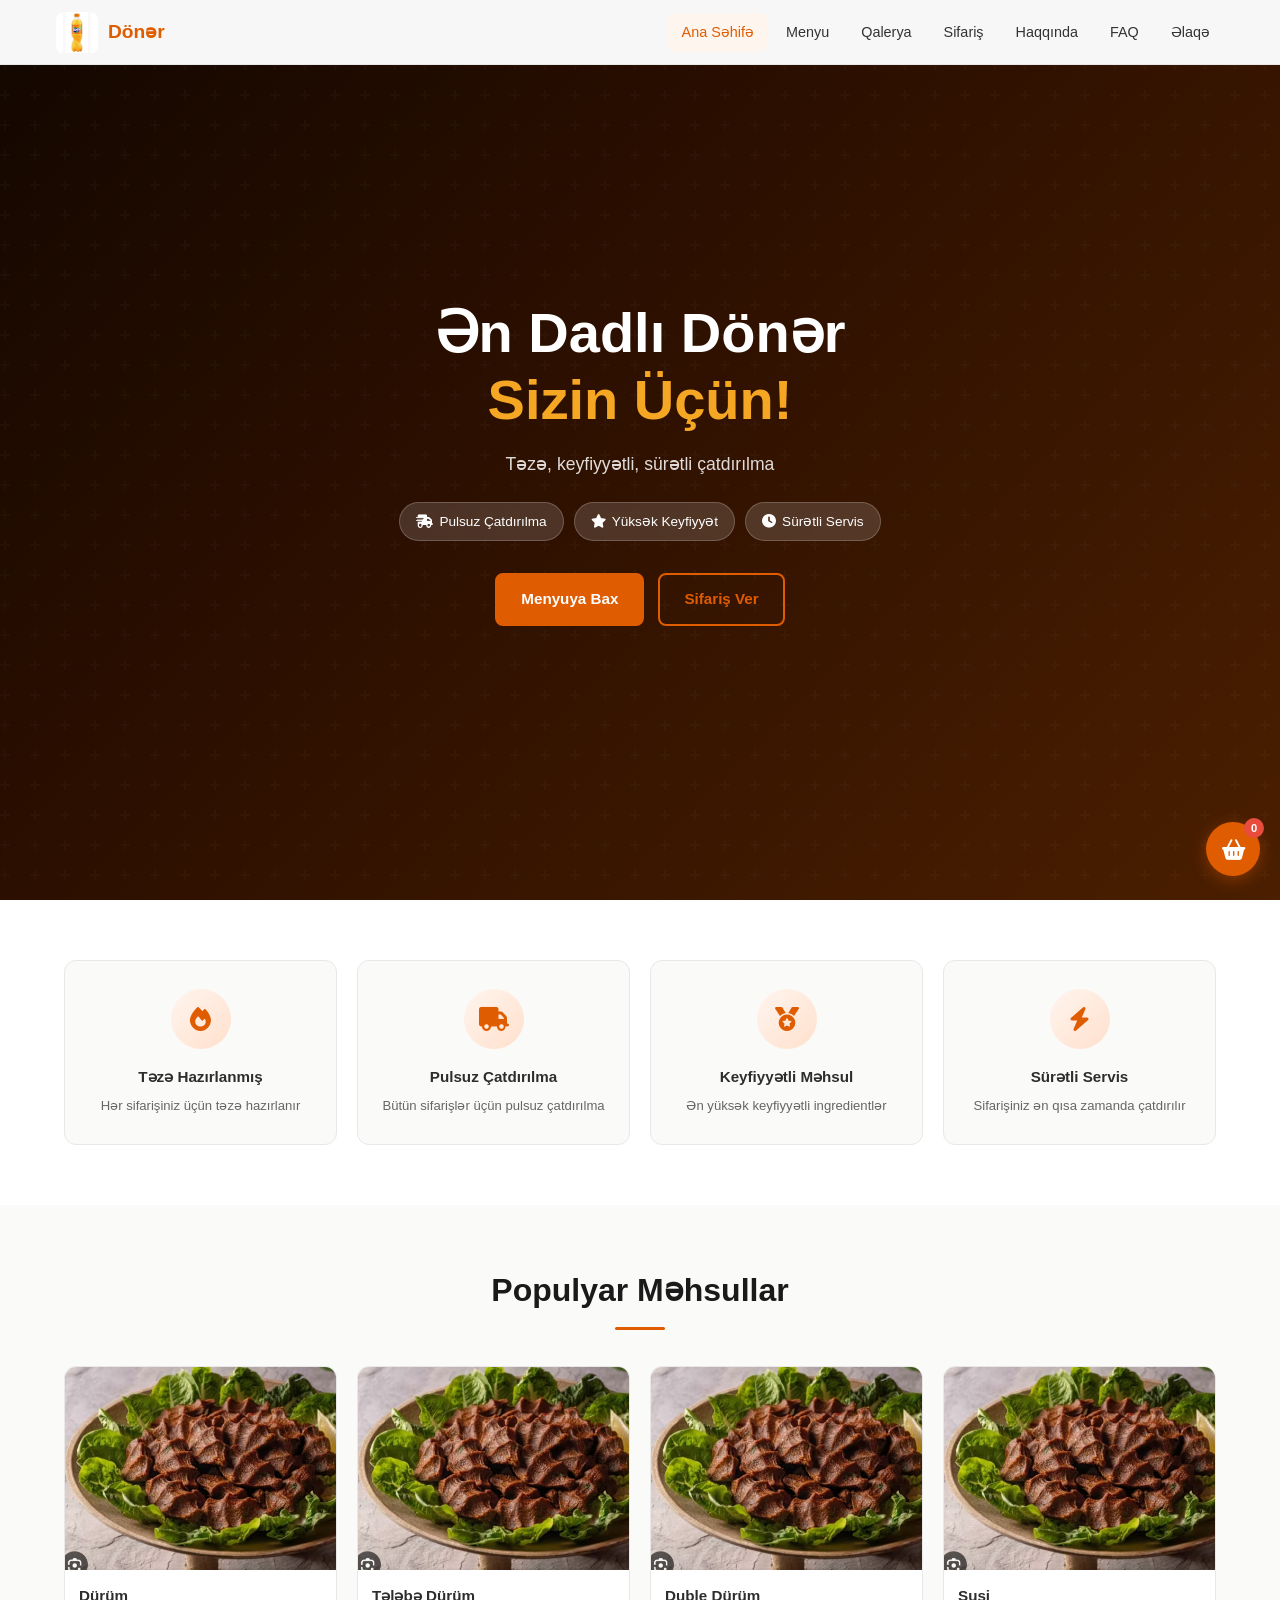
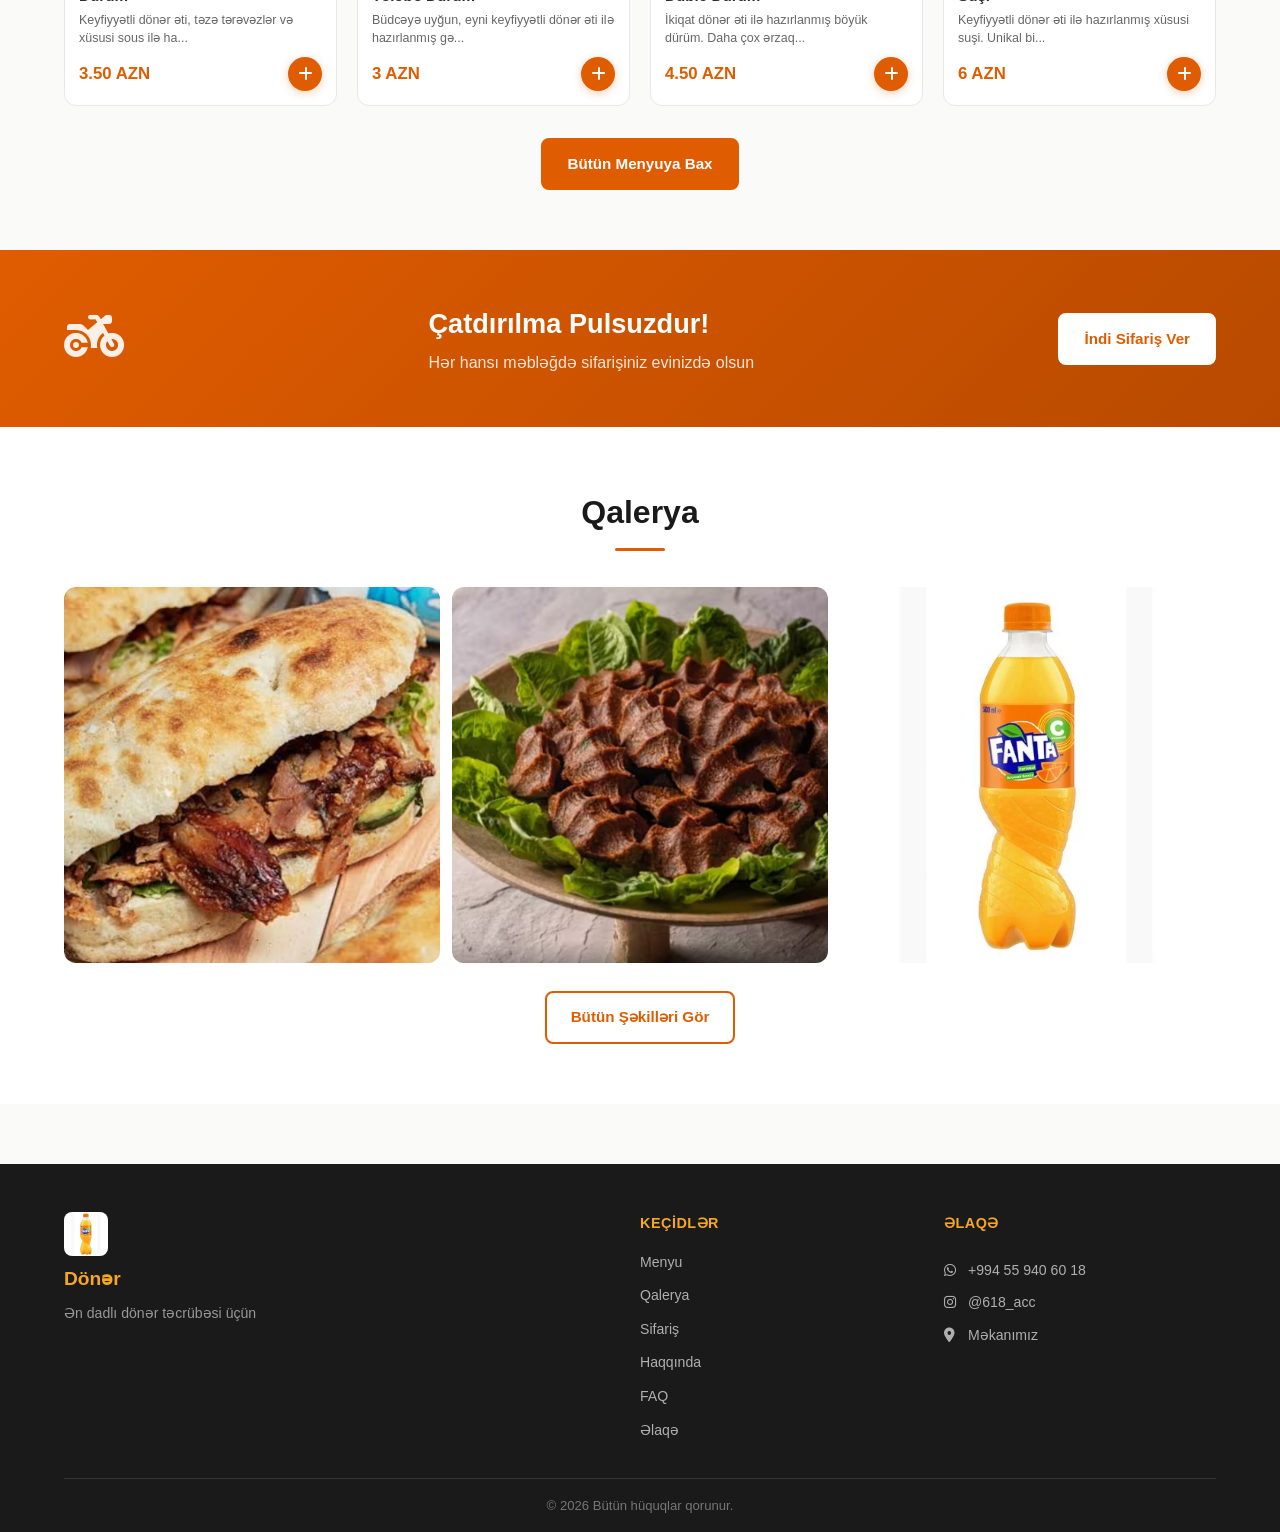
==== commit 3079c05e: "Update index.html" ====
--- a/index.html
+++ b/index.html
@@ -4,168 +4,817 @@
   <meta charset="UTF-8" />
   <meta name="viewport" content="width=device-width, initial-scale=1.0" />
   <title>Cengiz Efendi</title>
+  <meta name="description" content="618 Dönər – Ən dadlı dönər, pulsuz çatdırılma, sürətli servis." />
+  <link rel="preconnect" href="https://cdnjs.cloudflare.com" crossorigin />
+  <link rel="stylesheet" href="https://cdnjs.cloudflare.com/ajax/libs/font-awesome/6.5.0/css/all.min.css" />
   <link rel="stylesheet" href="css/style.css" />
-  <link rel="stylesheet" href="https://cdnjs.cloudflare.com/ajax/libs/font-awesome/6.5.0/css/all.min.css" />
 </head>
 <body>
 
-<!-- NAVBAR -->
+<!-- ============================================================
+     NAVBAR (shared)
+     ============================================================ -->
 <nav class="navbar" id="navbar">
   <div class="nav-container">
-    <a href="index.html" class="nav-logo">
-      <img src="assets/logo.png" alt="618 Dönər Logo" class="logo-img" />
+    <a href="#home" class="nav-logo" data-page="home" onclick="navigateTo('home'); return false;">
+      <img src="assets/logo.png" alt="618 Dönər Logo" class="logo-img" width="42" height="42"/>
       <span class="logo-text">Dönər</span>
     </a>
     <button class="nav-toggle" id="navToggle" aria-label="Menyu aç">
       <span></span><span></span><span></span>
     </button>
     <ul class="nav-links" id="navLinks">
-      <li><a href="index.html" class="active">Ana Səhifə</a></li>
-      <li><a href="menu.html">Menyu</a></li>
-      <li><a href="gallery.html">Qalerya</a></li>
-      <li><a href="order.html">Sifariş</a></li>
-      <li><a href="about.html">Haqqında</a></li>
-      <li><a href="faq.html">FAQ</a></li>
-      <li><a href="contact.html">Əlaqə</a></li>
+      <li><a href="#home"    data-page="home"    onclick="navigateTo('home');    return false;">Ana Səhifə</a></li>
+      <li><a href="#menu"    data-page="menu"    onclick="navigateTo('menu');    return false;">Menyu</a></li>
+      <li><a href="#gallery" data-page="gallery" onclick="navigateTo('gallery'); return false;">Qalerya</a></li>
+      <li><a href="#order"   data-page="order"   onclick="navigateTo('order');   return false;">Sifariş</a></li>
+      <li><a href="#about"   data-page="about"   onclick="navigateTo('about');   return false;">Haqqında</a></li>
+      <li><a href="#faq"     data-page="faq"     onclick="navigateTo('faq');     return false;">FAQ</a></li>
+      <li><a href="#contact" data-page="contact" onclick="navigateTo('contact'); return false;">Əlaqə</a></li>
     </ul>
   </div>
 </nav>
 
-<!-- CART FLOATING BUTTON -->
-<button class="cart-fab" id="cartFab" onclick="window.location.href='order.html'">
+<!-- CART FAB -->
+<button class="cart-fab" id="cartFab" aria-label="Səbət">
   <i class="fas fa-shopping-basket"></i>
   <span class="cart-badge" id="cartBadge">0</span>
 </button>
 
-<!-- HERO -->
-<section class="hero">
-  <div class="hero-overlay"></div>
-  <div class="hero-content">
-    <h1 class="hero-title">Ən Dadlı Dönər <br/><span>Sizin Üçün!</span></h1>
-    <p class="hero-sub">Təzə, keyfiyyətli, sürətli çatdırılma</p>
-    <div class="hero-badges">
-      <span class="badge"><i class="fas fa-shipping-fast"></i> Pulsuz Çatdırılma</span>
-      <span class="badge"><i class="fas fa-star"></i> Yüksək Keyfiyyət</span>
-      <span class="badge"><i class="fas fa-clock"></i> Sürətli Servis</span>
-    </div>
-    <div class="hero-btns">
-      <a href="menu.html" class="btn-primary">Menyuya Bax</a>
-      <a href="order.html" class="btn-outline">Sifariş Ver</a>
+<!-- ============================================================
+     PAGE: HOME
+     ============================================================ -->
+<section class="page-section" id="page-home">
+
+  <!-- HERO -->
+  <section class="hero">
+    <div class="hero-overlay"></div>
+    <div class="hero-content">
+      <h1 class="hero-title">Ən Dadlı Dönər <br/><span>Sizin Üçün!</span></h1>
+      <p class="hero-sub">Təzə, keyfiyyətli, sürətli çatdırılma</p>
+      <div class="hero-badges">
+        <span class="badge"><i class="fas fa-shipping-fast"></i> Pulsuz Çatdırılma</span>
+        <span class="badge"><i class="fas fa-star"></i> Yüksək Keyfiyyət</span>
+        <span class="badge"><i class="fas fa-clock"></i> Sürətli Servis</span>
+      </div>
+      <div class="hero-btns">
+        <a href="#menu"  class="btn-primary" onclick="navigateTo('menu');  return false;">Menyuya Bax</a>
+        <a href="#order" class="btn-outline"  onclick="navigateTo('order'); return false;">Sifariş Ver</a>
+      </div>
+    </div>
+  </section>
+
+  <!-- FEATURES -->
+  <section class="features-section">
+    <div class="container">
+      <div class="features-grid">
+        <div class="feature-card">
+          <div class="feature-icon"><i class="fas fa-fire"></i></div>
+          <h3>Təzə Hazırlanmış</h3>
+          <p>Hər sifarişiniz üçün təzə hazırlanır</p>
+        </div>
+        <div class="feature-card">
+          <div class="feature-icon"><i class="fas fa-truck"></i></div>
+          <h3>Pulsuz Çatdırılma</h3>
+          <p>Bütün sifarişlər üçün pulsuz çatdırılma</p>
+        </div>
+        <div class="feature-card">
+          <div class="feature-icon"><i class="fas fa-medal"></i></div>
+          <h3>Keyfiyyətli Məhsul</h3>
+          <p>Ən yüksək keyfiyyətli ingredientlər</p>
+        </div>
+        <div class="feature-card">
+          <div class="feature-icon"><i class="fas fa-bolt"></i></div>
+          <h3>Sürətli Servis</h3>
+          <p>Sifarişiniz ən qısa zamanda çatdırılır</p>
+        </div>
+      </div>
+    </div>
+  </section>
+
+  <!-- POPULAR -->
+  <section class="popular-section">
+    <div class="container">
+      <h2 class="section-title">Populyar Məhsullar</h2>
+      <div class="popular-grid" id="popularGrid"></div>
+      <div class="center-btn">
+        <a href="#menu" class="btn-primary" onclick="navigateTo('menu'); return false;">Bütün Menyuya Bax</a>
+      </div>
+    </div>
+  </section>
+
+  <!-- DELIVERY BANNER -->
+  <section class="delivery-banner">
+    <div class="container">
+      <div class="delivery-inner">
+        <div class="delivery-icon"><i class="fas fa-motorcycle"></i></div>
+        <div class="delivery-text">
+          <h2>Çatdırılma Pulsuzdur!</h2>
+          <p>Hər hansı məbləğdə sifarişiniz evinizdə olsun</p>
+        </div>
+        <a href="#order" class="btn-primary" onclick="navigateTo('order'); return false;">İndi Sifariş Ver</a>
+      </div>
+    </div>
+  </section>
+
+  <!-- GALLERY PREVIEW -->
+  <section class="gallery-preview-section">
+    <div class="container">
+      <h2 class="section-title">Qalerya</h2>
+      <div class="gallery-preview-grid">
+        <div class="gp-item" onclick="navigateTo('gallery')">
+          <img src="assets/food1.jpg" alt="Dönər" loading="lazy" />
+          <div class="gp-overlay"><i class="fas fa-expand"></i></div>
+        </div>
+        <div class="gp-item" onclick="navigateTo('gallery')">
+          <img src="assets/susi.jpg" alt="Keyfiyyətli ət" loading="lazy" />
+          <div class="gp-overlay"><i class="fas fa-expand"></i></div>
+        </div>
+        <div class="gp-item" onclick="navigateTo('gallery')">
+          <img src="assets/fanta.jpg" alt="Fanta" loading="lazy" />
+          <div class="gp-overlay"><i class="fas fa-expand"></i></div>
+        </div>
+      </div>
+      <div class="center-btn">
+        <a href="#gallery" class="btn-outline" onclick="navigateTo('gallery'); return false;">Bütün Şəkilləri Gör</a>
+      </div>
+    </div>
+  </section>
+
+  <!-- FOOTER (home) -->
+  <footer class="footer">
+    <div class="container">
+      <div class="footer-grid">
+        <div class="footer-brand">
+          <img src="assets/logo.png" alt="Logo" class="footer-logo" width="44" height="44"/>
+          <span>Dönər</span>
+          <p>Ən dadlı dönər təcrübəsi üçün</p>
+        </div>
+        <div class="footer-links">
+          <h4>Keçidlər</h4>
+          <ul>
+            <li><a href="#menu"    data-page="menu"    onclick="navigateTo('menu');    return false;">Menyu</a></li>
+            <li><a href="#gallery" data-page="gallery" onclick="navigateTo('gallery'); return false;">Qalerya</a></li>
+            <li><a href="#order"   data-page="order"   onclick="navigateTo('order');   return false;">Sifariş</a></li>
+            <li><a href="#about"   data-page="about"   onclick="navigateTo('about');   return false;">Haqqında</a></li>
+            <li><a href="#faq"     data-page="faq"     onclick="navigateTo('faq');     return false;">FAQ</a></li>
+            <li><a href="#contact" data-page="contact" onclick="navigateTo('contact'); return false;">Əlaqə</a></li>
+          </ul>
+        </div>
+        <div class="footer-contact">
+          <h4>Əlaqə</h4>
+          <a href="https://wa.me/994559406018" target="_blank" rel="noopener"><i class="fab fa-whatsapp"></i> +994 55 940 60 18</a>
+          <a href="https://www.instagram.com/618_acc?igsh=eGZ6NDBqbnltbzJv" target="_blank" rel="noopener"><i class="fab fa-instagram"></i> @618_acc</a>
+          <a href="https://maps.app.goo.gl/seymCjLMXh1QxUP86" target="_blank" rel="noopener"><i class="fas fa-map-marker-alt"></i> Məkanımız</a>
+        </div>
+      </div>
+      <div class="footer-bottom">
+        <p>&copy; 2026 Bütün hüquqlar qorunur.</p>
+      </div>
+    </div>
+  </footer>
+
+</section><!-- /page-home -->
+
+
+<!-- ============================================================
+     PAGE: MENU
+     ============================================================ -->
+<section class="page-section" id="page-menu">
+
+  <section class="page-header">
+    <div class="container">
+      <h1>Menyumuz</h1>
+      <p>Təzə və keyfiyyətli məhsullarımız</p>
+    </div>
+  </section>
+
+  <section class="menu-section">
+    <div class="container">
+      <div class="category-tabs" id="categoryTabs">
+        <button class="cat-tab active" data-cat="fastfood"><i class="fas fa-burger"></i> Fast Food</button>
+        <button class="cat-tab" data-cat="icecekler"><i class="fas fa-bottle-water"></i> Sərin İçkilər</button>
+        <button class="cat-tab" data-cat="setler"><i class="fas fa-box-open"></i> Setlər</button>
+      </div>
+      <div class="menu-grid" id="menuGrid"></div>
+    </div>
+  </section>
+
+  <!-- Product Modal -->
+  <div class="modal-overlay" id="productModal" role="dialog" aria-modal="true">
+    <div class="modal-box">
+      <button class="modal-close" id="modalClose" aria-label="Bağla"><i class="fas fa-times"></i></button>
+      <div class="modal-img-wrap">
+        <img id="modalImg" src="" alt="" />
+      </div>
+      <div class="modal-body">
+        <h2 id="modalName"></h2>
+        <p id="modalDesc"></p>
+        <div class="modal-price-row">
+          <span class="modal-price" id="modalPrice"></span>
+          <button class="btn-primary modal-add-btn" id="modalAddBtn">
+            <i class="fas fa-plus"></i> Səbətə Əlavə Et
+          </button>
+        </div>
+      </div>
     </div>
   </div>
-</section>
-
-<!-- QUICK FEATURES -->
-<section class="features-section">
-  <div class="container">
-    <div class="features-grid">
-      <div class="feature-card">
-        <div class="feature-icon"><i class="fas fa-fire"></i></div>
-        <h3>Təzə Hazırlanmış</h3>
-        <p>Hər sifarişiniz üçün təzə hazırlanır</p>
-      </div>
-      <div class="feature-card">
-        <div class="feature-icon"><i class="fas fa-truck"></i></div>
-        <h3>Pulsuz Çatdırılma</h3>
-        <p>Bütün sifarişlər üçün pulsuz çatdırılma</p>
-      </div>
-      <div class="feature-card">
-        <div class="feature-icon"><i class="fas fa-medal"></i></div>
-        <h3>Keyfiyyətli Məhsul</h3>
-        <p>Ən yüksək keyfiyyətli ingredientlər</p>
-      </div>
-      <div class="feature-card">
-        <div class="feature-icon"><i class="fas fa-bolt"></i></div>
-        <h3>Sürətli Servis</h3>
-        <p>Sifarişiniz ən qısa zamanda çatdırılır</p>
-      </div>
-    </div>
+
+  <footer class="footer">
+    <div class="container">
+      <div class="footer-grid">
+        <div class="footer-brand">
+          <img src="assets/logo.png" alt="Logo" class="footer-logo" width="44" height="44"/>
+          <span>Dönər</span>
+          <p>Ən dadlı dönər təcrübəsi üçün</p>
+        </div>
+        <div class="footer-links">
+          <h4>Keçidlər</h4>
+          <ul>
+            <li><a href="#menu"    onclick="navigateTo('menu');    return false;">Menyu</a></li>
+            <li><a href="#gallery" onclick="navigateTo('gallery'); return false;">Qalerya</a></li>
+            <li><a href="#order"   onclick="navigateTo('order');   return false;">Sifariş</a></li>
+            <li><a href="#about"   onclick="navigateTo('about');   return false;">Haqqında</a></li>
+            <li><a href="#faq"     onclick="navigateTo('faq');     return false;">FAQ</a></li>
+            <li><a href="#contact" onclick="navigateTo('contact'); return false;">Əlaqə</a></li>
+          </ul>
+        </div>
+        <div class="footer-contact">
+          <h4>Əlaqə</h4>
+          <a href="https://wa.me/994559406018" target="_blank" rel="noopener"><i class="fab fa-whatsapp"></i> +994 55 940 60 18</a>
+          <a href="https://www.instagram.com/618_acc?igsh=eGZ6NDBqbnltbzJv" target="_blank" rel="noopener"><i class="fab fa-instagram"></i> @618_acc</a>
+          <a href="https://maps.app.goo.gl/seymCjLMXh1QxUP86" target="_blank" rel="noopener"><i class="fas fa-map-marker-alt"></i> Məkanımız</a>
+        </div>
+      </div>
+      <div class="footer-bottom"><p>&copy; 2026 Bütün hüquqlar qorunur.</p></div>
+    </div>
+  </footer>
+
+</section><!-- /page-menu -->
+
+
+<!-- ============================================================
+     PAGE: GALLERY
+     ============================================================ -->
+<section class="page-section" id="page-gallery">
+
+  <section class="page-header">
+    <div class="container">
+      <h1>Qalerya</h1>
+      <p>Məhsullarımızdan görüntülər</p>
+    </div>
+  </section>
+
+  <section class="gallery-section">
+    <div class="container">
+      <div class="gallery-grid" id="galleryGrid"></div>
+    </div>
+  </section>
+
+  <!-- Lightbox -->
+  <div class="lightbox" id="lightbox" role="dialog" aria-modal="true">
+    <button class="lb-close" id="lbClose" aria-label="Bağla"><i class="fas fa-times"></i></button>
+    <button class="lb-prev"  id="lbPrev"  aria-label="Əvvəlki"><i class="fas fa-chevron-left"></i></button>
+    <button class="lb-next"  id="lbNext"  aria-label="Növbəti"><i class="fas fa-chevron-right"></i></button>
+    <div class="lb-img-wrap">
+      <img id="lbImg" src="" alt="" />
+    </div>
+    <div class="lb-counter" id="lbCounter"></div>
   </div>
-</section>
-
-<!-- POPULAR ITEMS PREVIEW -->
-<section class="popular-section">
-  <div class="container">
-    <h2 class="section-title">Populyar Məhsullar</h2>
-    <div class="popular-grid" id="popularGrid"></div>
-    <div class="center-btn">
-      <a href="menu.html" class="btn-primary">Bütün Menyuya Bax</a>
-    </div>
-  </div>
-</section>
-
-<!-- FREE DELIVERY BANNER -->
-<section class="delivery-banner">
-  <div class="container">
-    <div class="delivery-inner">
-      <div class="delivery-icon"><i class="fas fa-motorcycle"></i></div>
-      <div class="delivery-text">
-        <h2>Çatdırılma Pulsuzdur!</h2>
-        <p>Hər hansı məbləğdə sifarişiniz evinizdə olsun</p>
-      </div>
-      <a href="order.html" class="btn-primary">İndi Sifariş Ver</a>
-    </div>
-  </div>
-</section>
-
-<!-- GALLERY PREVIEW -->
-<section class="gallery-preview-section">
-  <div class="container">
-    <h2 class="section-title">Qalerya</h2>
-    <div class="gallery-preview-grid">
-      <div class="gp-item" onclick="window.location.href='gallery.html'">
-        <img src="assets/food1.jpg" alt="Dönər" loading="lazy" />
-        <div class="gp-overlay"><i class="fas fa-expand"></i></div>
-      </div>
-      <div class="gp-item" onclick="window.location.href='gallery.html'">
-        <img src="assets/susi.jpg" alt="Keyfiyyətli ət" loading="lazy" />
-        <div class="gp-overlay"><i class="fas fa-expand"></i></div>
-      </div>
-      <div class="gp-item" onclick="window.location.href='gallery.html'">
-        <img src="assets/fanta.jpg" alt="Fanta" loading="lazy" />
-        <div class="gp-overlay"><i class="fas fa-expand"></i></div>
-      </div>
-    </div>
-    <div class="center-btn">
-      <a href="gallery.html" class="btn-outline">Bütün Şəkilləri Gör</a>
-    </div>
-  </div>
-</section>
-
-<footer class="footer">
-  <div class="container">
-    <div class="footer-grid">
-      <div class="footer-brand">
-        <img src="assets/logo.png" alt="Logo" class="footer-logo" />
-        <span>618 Dönər</span>
-        <p>Ən dadlı dönər təcrübəsi üçün</p>
-      </div>
-      <div class="footer-links">
-        <h4>Keçidlər</h4>
-        <ul>
-          <li><a href="menu.html">Menyu</a></li>
-          <li><a href="gallery.html">Qalerya</a></li>
-          <li><a href="order.html">Sifariş</a></li>
-          <li><a href="about.html">Haqqında</a></li>
-          <li><a href="faq.html">FAQ</a></li>
-          <li><a href="contact.html">Əlaqə</a></li>
-        </ul>
-      </div>
-      <div class="footer-contact">
-        <h4>Əlaqə</h4>
-        <a href="https://wa.me/994559406018" target="_blank"><i class="fab fa-whatsapp"></i> +994 55 940 60 18</a>
-        <a href="https://www.instagram.com/618_acc?igsh=eGZ6NDBqbnltbzJv" target="_blank"><i class="fab fa-instagram"></i> @618_acc</a>
-        <a href="https://maps.app.goo.gl/seymCjLMXh1QxUP86" target="_blank"><i class="fas fa-map-marker-alt"></i> Məkanımız</a>
-      </div>
-    </div>
-    <div class="footer-bottom">
-      <p>&copy; 2026 Bütün hüquqlar qorunur.</p>
-    </div>
-  </div>
-</footer>
-
-<script src="js/data.js"></script>
-<script src="js/cart.js"></script>
-<script src="js/main.js"></script>
+
+  <footer class="footer">
+    <div class="container">
+      <div class="footer-grid">
+        <div class="footer-brand">
+          <img src="assets/logo.png" alt="Logo" class="footer-logo" width="44" height="44"/>
+          <span>Dönər</span>
+          <p>Ən dadlı dönər təcrübəsi üçün</p>
+        </div>
+        <div class="footer-links">
+          <h4>Keçidlər</h4>
+          <ul>
+            <li><a href="#menu"    onclick="navigateTo('menu');    return false;">Menyu</a></li>
+            <li><a href="#gallery" onclick="navigateTo('gallery'); return false;">Qalerya</a></li>
+            <li><a href="#order"   onclick="navigateTo('order');   return false;">Sifariş</a></li>
+            <li><a href="#about"   onclick="navigateTo('about');   return false;">Haqqında</a></li>
+            <li><a href="#faq"     onclick="navigateTo('faq');     return false;">FAQ</a></li>
+            <li><a href="#contact" onclick="navigateTo('contact'); return false;">Əlaqə</a></li>
+          </ul>
+        </div>
+        <div class="footer-contact">
+          <h4>Əlaqə</h4>
+          <a href="https://wa.me/994559406018" target="_blank" rel="noopener"><i class="fab fa-whatsapp"></i> +994 55 940 60 18</a>
+          <a href="https://www.instagram.com/618_acc?igsh=eGZ6NDBqbnltbzJv" target="_blank" rel="noopener"><i class="fab fa-instagram"></i> @618_acc</a>
+          <a href="https://maps.app.goo.gl/seymCjLMXh1QxUP86" target="_blank" rel="noopener"><i class="fas fa-map-marker-alt"></i> Məkanımız</a>
+        </div>
+      </div>
+      <div class="footer-bottom"><p>&copy; 2026 Bütün hüquqlar qorunur.</p></div>
+    </div>
+  </footer>
+
+</section><!-- /page-gallery -->
+
+
+<!-- ============================================================
+     PAGE: ORDER
+     ============================================================ -->
+<section class="page-section" id="page-order">
+
+  <section class="page-header">
+    <div class="container">
+      <h1>Sifariş Ver</h1>
+      <p>Sifarişinizi asanlıqla verin</p>
+    </div>
+  </section>
+
+  <section class="order-section">
+    <div class="container">
+      <div class="order-layout">
+
+        <!-- Cart Column -->
+        <div class="order-cart-col" id="orderCartSection">
+          <div class="order-card">
+            <h2 class="order-card-title"><i class="fas fa-shopping-basket"></i> Səbətiniz</h2>
+            <div id="cartItemsList">
+              <div class="empty-cart">
+                <i class="fas fa-shopping-basket"></i>
+                <p>Səbətiniz boşdur</p>
+                <button class="btn-primary" onclick="navigateTo('menu')">Menyuya Bax</button>
+              </div>
+            </div>
+            <div class="cart-total-row" id="cartTotalRow" style="display:none;">
+              <div class="cart-total-line">
+                <span>Çatdırılma:</span>
+                <span class="text-green">Pulsuz</span>
+              </div>
+              <div class="cart-total-line total-big">
+                <span>Cəmi:</span>
+                <span id="cartTotalDisplay">0.00 AZN</span>
+              </div>
+            </div>
+          </div>
+        </div>
+
+        <!-- Form Column -->
+        <div class="order-form-col">
+          <div class="order-card">
+            <h2 class="order-card-title"><i class="fas fa-clipboard-list"></i> Sifariş Məlumatları</h2>
+            <form id="orderForm" class="order-form" novalidate>
+
+              <div class="form-group">
+                <label for="customerName"><i class="fas fa-user"></i> Ad Soyad *</label>
+                <input type="text" id="customerName" placeholder="Adınızı daxil edin" required autocomplete="name" />
+                <span class="field-error" id="nameError"></span>
+              </div>
+
+              <div class="form-group">
+                <label for="customerPhone"><i class="fas fa-phone"></i> Telefon *</label>
+                <input type="tel" id="customerPhone" placeholder="+994 xx xxx xx xx" required autocomplete="tel" />
+                <span class="field-error" id="phoneError"></span>
+              </div>
+
+              <div class="form-group">
+                <label for="customerAddress"><i class="fas fa-home"></i> Ünvan *</label>
+                <input type="text" id="customerAddress" placeholder="Küçə, bina, mənzil..." required autocomplete="street-address" />
+                <span class="field-error" id="addressError"></span>
+              </div>
+
+              <div class="form-group">
+                <label><i class="fas fa-map-marker-alt"></i> Məkanınız (Konum)</label>
+                <div class="location-row">
+                  <input type="text" id="locationLink" placeholder="Google Maps linki avtomatik alınacaq..." readonly />
+                  <button type="button" class="btn-loc" id="getLocBtn">
+                    <i class="fas fa-crosshairs"></i> Konum Al
+                  </button>
+                </div>
+                <span class="loc-status" id="locStatus"></span>
+                <span class="field-error" id="locError"></span>
+              </div>
+
+              <div class="form-group">
+                <label for="orderNote"><i class="fas fa-sticky-note"></i> Əlavə Qeyd</label>
+                <textarea id="orderNote" rows="3" placeholder="Əlavə qeydlərinizi buraya yazın..."></textarea>
+              </div>
+
+              <div class="order-items-summary" id="orderItemsSummary" style="display:none;">
+                <h3>Seçilmiş Məhsullar:</h3>
+                <div id="orderItemsList"></div>
+                <div class="order-total-line">
+                  <strong>Cəmi: <span id="orderTotalSummary">0.00 AZN</span></strong>
+                </div>
+              </div>
+              <div class="order-empty-msg" id="orderEmptyMsg">
+                <p><i class="fas fa-info-circle"></i> Sifariş üçün əvvəlcə <a href="#menu" onclick="navigateTo('menu'); return false;">menyudan</a> məhsul seçin</p>
+              </div>
+
+              <button type="submit" class="btn-primary order-submit-btn" id="orderSubmitBtn">
+                <i class="fab fa-whatsapp"></i> WhatsApp ilə Sifariş Ver
+              </button>
+
+            </form>
+          </div>
+        </div>
+
+      </div>
+    </div>
+  </section>
+
+  <footer class="footer">
+    <div class="container">
+      <div class="footer-grid">
+        <div class="footer-brand">
+          <img src="assets/logo.png" alt="Logo" class="footer-logo" width="44" height="44"/>
+          <span>Dönər</span>
+          <p>Ən dadlı dönər təcrübəsi üçün</p>
+        </div>
+        <div class="footer-links">
+          <h4>Keçidlər</h4>
+          <ul>
+            <li><a href="#menu"    onclick="navigateTo('menu');    return false;">Menyu</a></li>
+            <li><a href="#gallery" onclick="navigateTo('gallery'); return false;">Qalerya</a></li>
+            <li><a href="#order"   onclick="navigateTo('order');   return false;">Sifariş</a></li>
+            <li><a href="#about"   onclick="navigateTo('about');   return false;">Haqqında</a></li>
+            <li><a href="#faq"     onclick="navigateTo('faq');     return false;">FAQ</a></li>
+            <li><a href="#contact" onclick="navigateTo('contact'); return false;">Əlaqə</a></li>
+          </ul>
+        </div>
+        <div class="footer-contact">
+          <h4>Əlaqə</h4>
+          <a href="https://wa.me/994559406018" target="_blank" rel="noopener"><i class="fab fa-whatsapp"></i> +994 55 940 60 18</a>
+          <a href="https://www.instagram.com/618_acc?igsh=eGZ6NDBqbnltbzJv" target="_blank" rel="noopener"><i class="fab fa-instagram"></i> @618_acc</a>
+          <a href="https://maps.app.goo.gl/seymCjLMXh1QxUP86" target="_blank" rel="noopener"><i class="fas fa-map-marker-alt"></i> Məkanımız</a>
+        </div>
+      </div>
+      <div class="footer-bottom"><p>&copy; 2026 Bütün hüquqlar qorunur.</p></div>
+    </div>
+  </footer>
+
+</section><!-- /page-order -->
+
+
+<!-- ============================================================
+     PAGE: ABOUT
+     ============================================================ -->
+<section class="page-section" id="page-about">
+
+  <section class="page-header">
+    <div class="container">
+      <h1>Haqqımızda</h1>
+      <p>Bizi tanıyın</p>
+    </div>
+  </section>
+
+  <section class="about-section">
+    <div class="container">
+      <div class="about-grid">
+        <div class="about-img-col">
+          <img src="assets/susi.jpg" alt="618 Dönər" class="about-img" loading="lazy" />
+        </div>
+        <div class="about-text-col">
+          <h2>Dönər Haqqında</h2>
+          <p>Biz keyfiyyəti ön plana çəkərək müştərilərimizə ən dadlı dönər təcrübəsini təqdim edirik.
+             Hər bir məhsulumuz təzə ingredientlərdən hazırlanır və yüksək gigiyena standartlarına uyğun xidmət göstəririk.</p>
+          <p>Məqsədimiz hər müştərimizi məmnun etmək və onlara ev rahatlığında keyfiyyətli fast food təqdim etməkdir.
+             Pulsuz çatdırılma xidmətimiz ilə sifarişiniz qapınıza çatır.</p>
+          <div class="about-stats">
+            <div class="stat-item">
+              <span class="stat-num">100+</span>
+              <span class="stat-label">Gündəlik Sifariş</span>
+            </div>
+            <div class="stat-item">
+              <span class="stat-num">500+</span>
+              <span class="stat-label">Məmnun Müştəri</span>
+            </div>
+            <div class="stat-item">
+              <span class="stat-num">5★</span>
+              <span class="stat-label">Ortalama Reytinq</span>
+            </div>
+          </div>
+        </div>
+      </div>
+    </div>
+  </section>
+
+  <!-- Working Hours -->
+  <section class="hours-section">
+    <div class="container">
+      <h2 class="section-title">İş Saatları</h2>
+      <div class="hours-card">
+        <div class="hours-grid">
+          <div class="hours-row">
+            <span class="day-label"><i class="fas fa-calendar-day"></i> Bazar ertəsi</span>
+            <span class="hours-val open">10:00 – 22:00</span>
+          </div>
+          <div class="hours-row">
+            <span class="day-label"><i class="fas fa-calendar-day"></i> Çərşənbə axşamı</span>
+            <span class="hours-val open">10:00 – 22:00</span>
+          </div>
+          <div class="hours-row">
+            <span class="day-label"><i class="fas fa-calendar-day"></i> Çərşənbə</span>
+            <span class="hours-val open">10:00 – 22:00</span>
+          </div>
+          <div class="hours-row">
+            <span class="day-label"><i class="fas fa-calendar-day"></i> Cümə axşamı</span>
+            <span class="hours-val open">10:00 – 22:00</span>
+          </div>
+          <div class="hours-row">
+            <span class="day-label"><i class="fas fa-calendar-day"></i> Cümə</span>
+            <span class="hours-val open">10:00 – 23:00</span>
+          </div>
+          <div class="hours-row">
+            <span class="day-label"><i class="fas fa-calendar-day"></i> Şənbə</span>
+            <span class="hours-val open">10:00 – 23:00</span>
+          </div>
+          <div class="hours-row">
+            <span class="day-label"><i class="fas fa-calendar-day"></i> Bazar</span>
+            <span class="hours-val open">11:00 – 22:00</span>
+          </div>
+        </div>
+        <div class="hours-note">
+          <i class="fas fa-info-circle"></i>
+          <span id="currentStatus"></span>
+        </div>
+      </div>
+    </div>
+  </section>
+
+  <!-- Values -->
+  <section class="values-section">
+    <div class="container">
+      <h2 class="section-title">Dəyərlərimiz</h2>
+      <div class="values-grid">
+        <div class="value-card">
+          <div class="value-icon"><i class="fas fa-leaf"></i></div>
+          <h3>Təzəlik</h3>
+          <p>Hər gün təzə ingredientlər istifadə edirik</p>
+        </div>
+        <div class="value-card">
+          <div class="value-icon"><i class="fas fa-heart"></i></div>
+          <h3>Sevgi ilə Hazırlanır</h3>
+          <p>Hər məhsul sevgi və diqqətlə hazırlanır</p>
+        </div>
+        <div class="value-card">
+          <div class="value-icon"><i class="fas fa-shield-alt"></i></div>
+          <h3>Gigiyena</h3>
+          <p>Ən yüksək gigiyena standartlarına riayət edirik</p>
+        </div>
+        <div class="value-card">
+          <div class="value-icon"><i class="fas fa-smile"></i></div>
+          <h3>Müştəri Məmnuniyyəti</h3>
+          <p>Müştəri məmnuniyyəti bizim üçün hər şeydən önəmlidir</p>
+        </div>
+      </div>
+    </div>
+  </section>
+
+  <footer class="footer">
+    <div class="container">
+      <div class="footer-grid">
+        <div class="footer-brand">
+          <img src="assets/logo.png" alt="Logo" class="footer-logo" width="44" height="44"/>
+          <span>618 Dönər</span>
+          <p>Ən dadlı dönər təcrübəsi üçün</p>
+        </div>
+        <div class="footer-links">
+          <h4>Keçidlər</h4>
+          <ul>
+            <li><a href="#menu"    onclick="navigateTo('menu');    return false;">Menyu</a></li>
+            <li><a href="#gallery" onclick="navigateTo('gallery'); return false;">Qalerya</a></li>
+            <li><a href="#order"   onclick="navigateTo('order');   return false;">Sifariş</a></li>
+            <li><a href="#about"   onclick="navigateTo('about');   return false;">Haqqında</a></li>
+            <li><a href="#faq"     onclick="navigateTo('faq');     return false;">FAQ</a></li>
+            <li><a href="#contact" onclick="navigateTo('contact'); return false;">Əlaqə</a></li>
+          </ul>
+        </div>
+        <div class="footer-contact">
+          <h4>Əlaqə</h4>
+          <a href="https://wa.me/994559406018" target="_blank" rel="noopener"><i class="fab fa-whatsapp"></i> +994 55 940 60 18</a>
+          <a href="https://www.instagram.com/618_acc?igsh=eGZ6NDBqbnltbzJv" target="_blank" rel="noopener"><i class="fab fa-instagram"></i> @618_acc</a>
+          <a href="https://maps.app.goo.gl/seymCjLMXh1QxUP86" target="_blank" rel="noopener"><i class="fas fa-map-marker-alt"></i> Məkanımız</a>
+        </div>
+      </div>
+      <div class="footer-bottom"><p>&copy; 2026 Bütün hüquqlar qorunur.</p></div>
+    </div>
+  </footer>
+
+</section><!-- /page-about -->
+
+
+<!-- ============================================================
+     PAGE: FAQ
+     ============================================================ -->
+<section class="page-section" id="page-faq">
+
+  <section class="page-header">
+    <div class="container">
+      <h1>Tez-tez Verilən Suallar</h1>
+      <p>Suallarınıza cavablar</p>
+    </div>
+  </section>
+
+  <section class="faq-section">
+    <div class="container">
+      <div class="faq-list">
+
+        <div class="faq-item">
+          <button class="faq-q"><span>Çatdırılma pulsuzdurmu?</span><i class="fas fa-chevron-down"></i></button>
+          <div class="faq-a"><p>Bəli! Bütün sifarişlər üçün çatdırılma tamamilə pulsuzdur. Heç bir əlavə ödəniş tələb olunmur.</p></div>
+        </div>
+
+        <div class="faq-item">
+          <button class="faq-q"><span>Minimum sifariş məbləği varmı?</span><i class="fas fa-chevron-down"></i></button>
+          <div class="faq-a"><p>Xeyr, minimum sifariş məbləği yoxdur. İstənilən məbləğdə sifariş verə bilərsiniz.</p></div>
+        </div>
+
+        <div class="faq-item">
+          <button class="faq-q"><span>Sifariş nə qədər müddətdə çatdırılır?</span><i class="fas fa-chevron-down"></i></button>
+          <div class="faq-a"><p>Sifarişiniz adətən 20-40 dəqiqə ərzində çatdırılır. Məsafəyə görə müddət dəyişə bilər.</p></div>
+        </div>
+
+        <div class="faq-item">
+          <button class="faq-q"><span>Hansı ödəniş üsulları qəbul olunur?</span><i class="fas fa-chevron-down"></i></button>
+          <div class="faq-a"><p>Hazırda nağd ödəniş qəbul edirik. Kuryerimiz sifarişi çatdıranda ödəniş edə bilərsiniz.</p></div>
+        </div>
+
+        <div class="faq-item">
+          <button class="faq-q"><span>Sifarişimi necə ləğv edə bilərəm?</span><i class="fas fa-chevron-down"></i></button>
+          <div class="faq-a"><p>Sifarişi ləğv etmək üçün +994 55 940 60 18 nömrəsinə zəng edin və ya WhatsApp vasitəsilə əlaqə saxlayın. Hazırlıq başlanmadan ləğv etmək mümkündür.</p></div>
+        </div>
+
+        <div class="faq-item">
+          <button class="faq-q"><span>Allergiyam var, sifariş verə bilərəmmi?</span><i class="fas fa-chevron-down"></i></button>
+          <div class="faq-a"><p>Əlbəttə! Sifarişinizi WhatsApp vasitəsilə verin və allergiya məlumatınızı qeyddə bildirin. Sizin üçün uyğun hazırlayacağıq.</p></div>
+        </div>
+
+        <div class="faq-item">
+          <button class="faq-q"><span>Çatdırılma sahəsi nədir?</span><i class="fas fa-chevron-down"></i></button>
+          <div class="faq-a"><p>Sifarişinizi ünvanınıza çatdırırıq. Daha ətraflı məlumat üçün WhatsApp ilə əlaqə saxlayın.</p></div>
+        </div>
+
+        <div class="faq-item">
+          <button class="faq-q"><span>Setlər nə ehtiva edir?</span><i class="fas fa-chevron-down"></i></button>
+          <div class="faq-a"><p>Setlər dönər əti + lavash + dondurma içki kombinasiyasından ibarətdir. 250qr, 500qr, 750qr və 1000qr variantlarımız mövcuddur.</p></div>
+        </div>
+
+        <div class="faq-item">
+          <button class="faq-q"><span>Sifarişim düzgün gəlmədisə nə etməliyəm?</span><i class="fas fa-chevron-down"></i></button>
+          <div class="faq-a"><p>Dərhal +994 55 940 60 18 nömrəsinə zəng edin. Probleminizi həll etmək üçün hər cür köməklik göstərəcəyik.</p></div>
+        </div>
+
+        <div class="faq-item">
+          <button class="faq-q"><span>İş saatlarınız nədir?</span><i class="fas fa-chevron-down"></i></button>
+          <div class="faq-a"><p>Həftəiçi (Bazar ertəsi–Cümə axşamı): 10:00–22:00<br/>Cümə–Şənbə: 10:00–23:00<br/>Bazar: 11:00–22:00</p></div>
+        </div>
+
+      </div>
+
+      <div class="faq-contact-box">
+        <h3>Başqa sualınız var?</h3>
+        <p>WhatsApp vasitəsilə bizimlə əlaqə saxlayın</p>
+        <a href="https://wa.me/994559406018" class="btn-whatsapp" target="_blank" rel="noopener">
+          <i class="fab fa-whatsapp"></i> WhatsApp ilə Yazın
+        </a>
+      </div>
+
+    </div>
+  </section>
+
+  <footer class="footer">
+    <div class="container">
+      <div class="footer-grid">
+        <div class="footer-brand">
+          <img src="assets/logo.png" alt="Logo" class="footer-logo" width="44" height="44"/>
+          <span>Dönər</span>
+          <p>Ən dadlı dönər təcrübəsi üçün</p>
+        </div>
+        <div class="footer-links">
+          <h4>Keçidlər</h4>
+          <ul>
+            <li><a href="#menu"    onclick="navigateTo('menu');    return false;">Menyu</a></li>
+            <li><a href="#gallery" onclick="navigateTo('gallery'); return false;">Qalerya</a></li>
+            <li><a href="#order"   onclick="navigateTo('order');   return false;">Sifariş</a></li>
+            <li><a href="#about"   onclick="navigateTo('about');   return false;">Haqqında</a></li>
+            <li><a href="#faq"     onclick="navigateTo('faq');     return false;">FAQ</a></li>
+            <li><a href="#contact" onclick="navigateTo('contact'); return false;">Əlaqə</a></li>
+          </ul>
+        </div>
+        <div class="footer-contact">
+          <h4>Əlaqə</h4>
+          <a href="https://wa.me/994559406018" target="_blank" rel="noopener"><i class="fab fa-whatsapp"></i> +994 55 940 60 18</a>
+          <a href="https://www.instagram.com/618_acc?igsh=eGZ6NDBqbnltbzJv" target="_blank" rel="noopener"><i class="fab fa-instagram"></i> @618_acc</a>
+          <a href="https://maps.app.goo.gl/seymCjLMXh1QxUP86" target="_blank" rel="noopener"><i class="fas fa-map-marker-alt"></i> Məkanımız</a>
+        </div>
+      </div>
+      <div class="footer-bottom"><p>&copy; 2026 Bütün hüquqlar qorunur.</p></div>
+    </div>
+  </footer>
+
+</section><!-- /page-faq -->
+
+
+<!-- ============================================================
+     PAGE: CONTACT
+     ============================================================ -->
+<section class="page-section" id="page-contact">
+
+  <section class="page-header">
+    <div class="container">
+      <h1>Əlaqə</h1>
+      <p>Bizimlə əlaqə saxlayın</p>
+    </div>
+  </section>
+
+  <section class="contact-section">
+    <div class="container">
+      <div class="contact-grid">
+
+        <div class="contact-card">
+          <div class="contact-icon whatsapp-icon">
+            <i class="fab fa-whatsapp"></i>
+          </div>
+          <h3>WhatsApp</h3>
+          <p>Sifariş üçün və ya hər hansı sual üçün yazın</p>
+          <a href="https://wa.me/994559406018" target="_blank" rel="noopener" class="contact-link whatsapp-link">
+            <i class="fab fa-whatsapp"></i> +994 55 940 60 18
+          </a>
+          <small>Mesaja basdıqda WhatsApp tətbiqi açılır</small>
+        </div>
+
+        <div class="contact-card">
+          <div class="contact-icon instagram-icon">
+            <i class="fab fa-instagram"></i>
+          </div>
+          <h3>Instagram</h3>
+          <p>İnstagramda bizi izləyin, yeniliklərdən xəbərdar olun</p>
+          <a href="https://www.instagram.com/618_acc?igsh=eGZ6NDBqbnltbzJv" target="_blank" rel="noopener" class="contact-link instagram-link">
+            <i class="fab fa-instagram"></i> @618_acc
+          </a>
+          <small>Basdıqda Instagram tətbiqi açılır</small>
+        </div>
+
+        <div class="contact-card">
+          <div class="contact-icon location-icon">
+            <i class="fas fa-map-marker-alt"></i>
+          </div>
+          <h3>Məkan</h3>
+          <p>Bizi ziyarət edin</p>
+          <a href="https://maps.app.goo.gl/seymCjLMXh1QxUP86" target="_blank" rel="noopener" class="contact-link location-link">
+            <i class="fas fa-map-marker-alt"></i> Xəritədə Bax
+          </a>
+          <small>Basdıqda Xəritə tətbiqi açılır</small>
+        </div>
+
+      </div>
+
+      <div class="map-section">
+        <h2 class="section-title">Məkanımız</h2>
+        <div class="map-wrap">
+          <a href="https://maps.app.goo.gl/seymCjLMXh1QxUP86" target="_blank" rel="noopener" class="map-placeholder">
+            <div class="map-placeholder-inner">
+              <i class="fas fa-map-marked-alt"></i>
+              <p>Xəritədə Aç</p>
+              <small>Google Maps-də məkanımızı görün</small>
+            </div>
+          </a>
+        </div>
+      </div>
+
+    </div>
+  </section>
+
+  <footer class="footer">
+    <div class="container">
+      <div class="footer-grid">
+        <div class="footer-brand">
+          <img src="assets/logo.png" alt="Logo" class="footer-logo" width="44" height="44"/>
+          <span>Dönər</span>
+          <p>Ən dadlı dönər təcrübəsi üçün</p>
+        </div>
+        <div class="footer-links">
+          <h4>Keçidlər</h4>
+          <ul>
+            <li><a href="#menu"    onclick="navigateTo('menu');    return false;">Menyu</a></li>
+            <li><a href="#gallery" onclick="navigateTo('gallery'); return false;">Qalerya</a></li>
+            <li><a href="#order"   onclick="navigateTo('order');   return false;">Sifariş</a></li>
+            <li><a href="#about"   onclick="navigateTo('about');   return false;">Haqqında</a></li>
+            <li><a href="#faq"     onclick="navigateTo('faq');     return false;">FAQ</a></li>
+            <li><a href="#contact" onclick="navigateTo('contact'); return false;">Əlaqə</a></li>
+          </ul>
+        </div>
+        <div class="footer-contact">
+          <h4>Əlaqə</h4>
+          <a href="https://wa.me/994559406018" target="_blank" rel="noopener"><i class="fab fa-whatsapp"></i> +994 55 940 60 18</a>
+          <a href="https://www.instagram.com/618_acc?igsh=eGZ6NDBqbnltbzJv" target="_blank" rel="noopener"><i class="fab fa-instagram"></i> @618_acc</a>
+          <a href="https://maps.app.goo.gl/seymCjLMXh1QxUP86" target="_blank" rel="noopener"><i class="fas fa-map-marker-alt"></i> Məkanımız</a>
+        </div>
+      </div>
+      <div class="footer-bottom"><p>&copy; 2026 Bütün hüquqlar qorunur.</p></div>
+    </div>
+  </footer>
+
+</section><!-- /page-contact -->
+
+<!-- Single JS file -->
+<script src="js/app.js"></script>
 </body>
 </html>
--- a/css/style.css
+++ b/css/style.css
@@ -718,3 +718,23 @@
    ============================================ */
 .hidden { display: none !important; }
 .text-center { text-align: center; }
+
+/* ============================================
+   SPA - PAGE ROUTING
+   ============================================ */
+.page-section {
+  display: none;
+  min-height: 100vh;
+}
+.page-section.active-page {
+  display: block;
+}
+
+/* Smooth page transition */
+.page-section.active-page {
+  animation: pageFadeIn .18s ease;
+}
+@keyframes pageFadeIn {
+  from { opacity: 0; transform: translateY(6px); }
+  to   { opacity: 1; transform: translateY(0); }
+}
